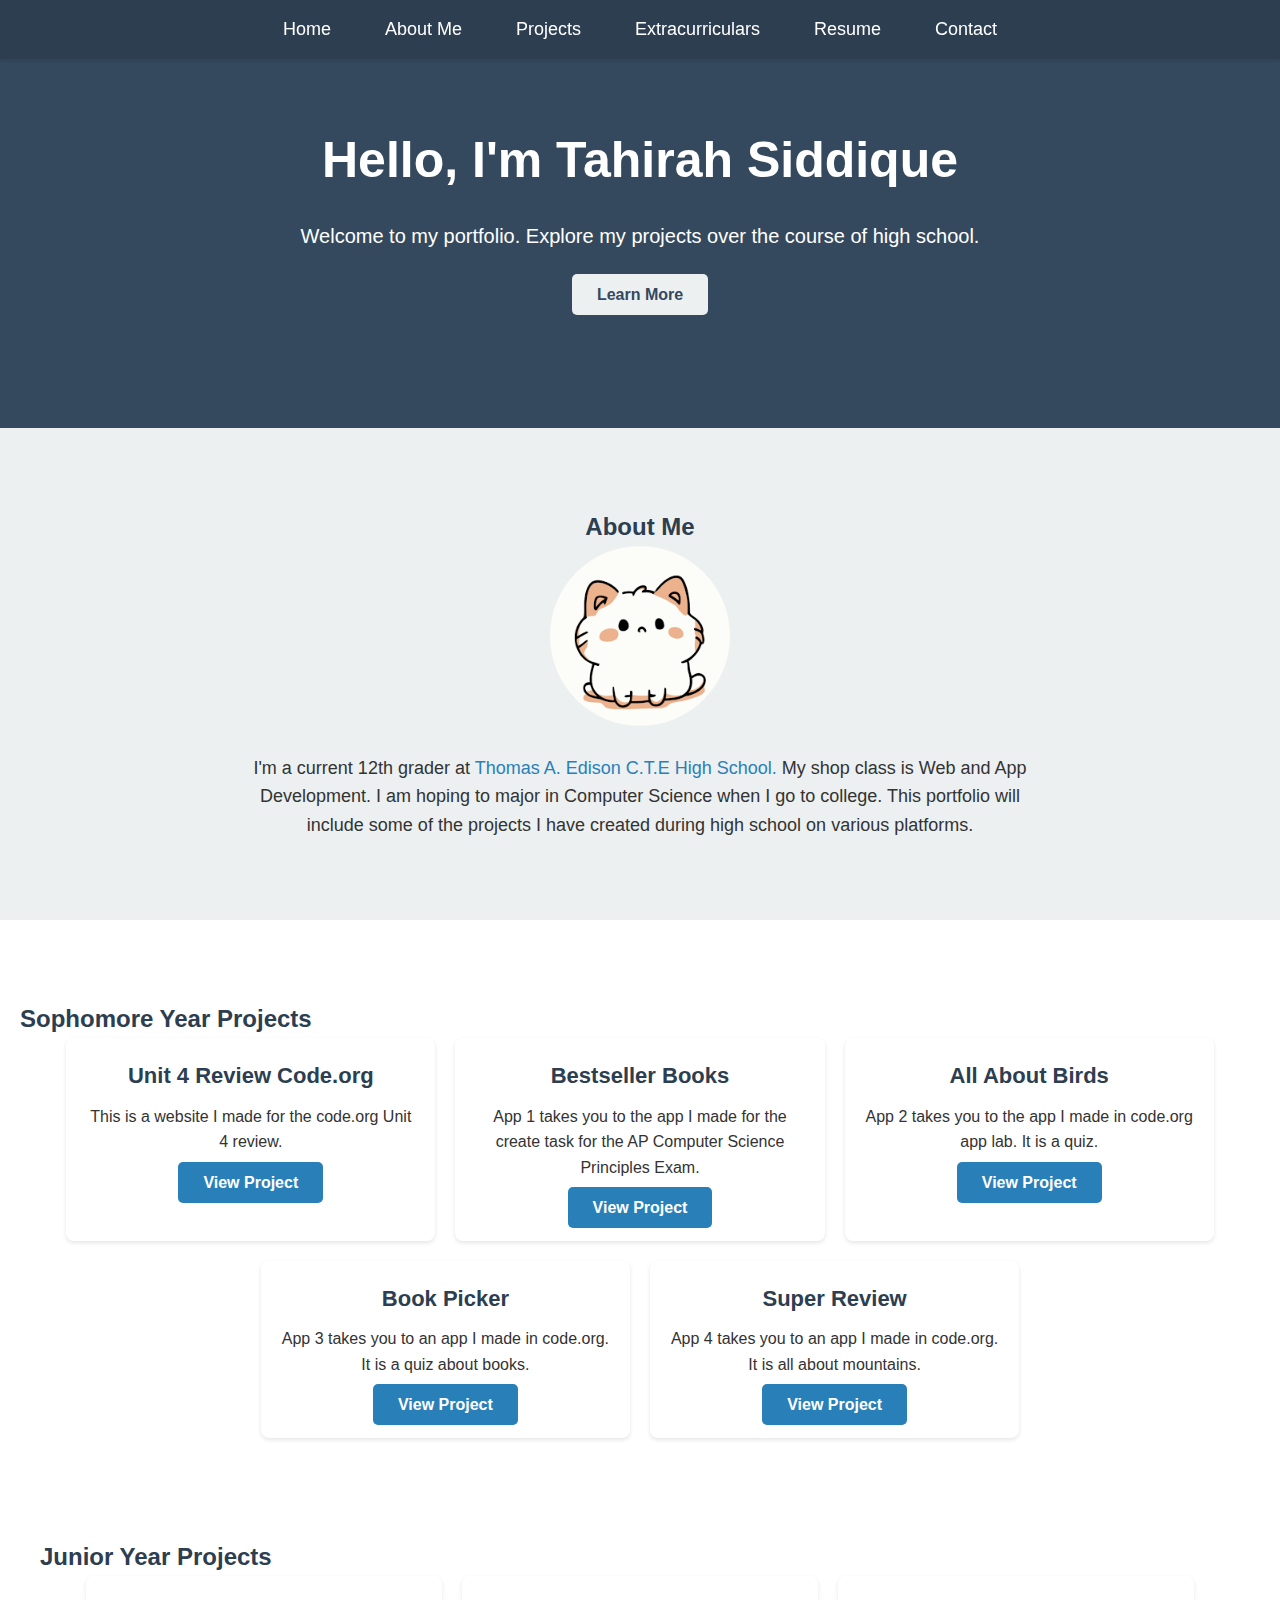
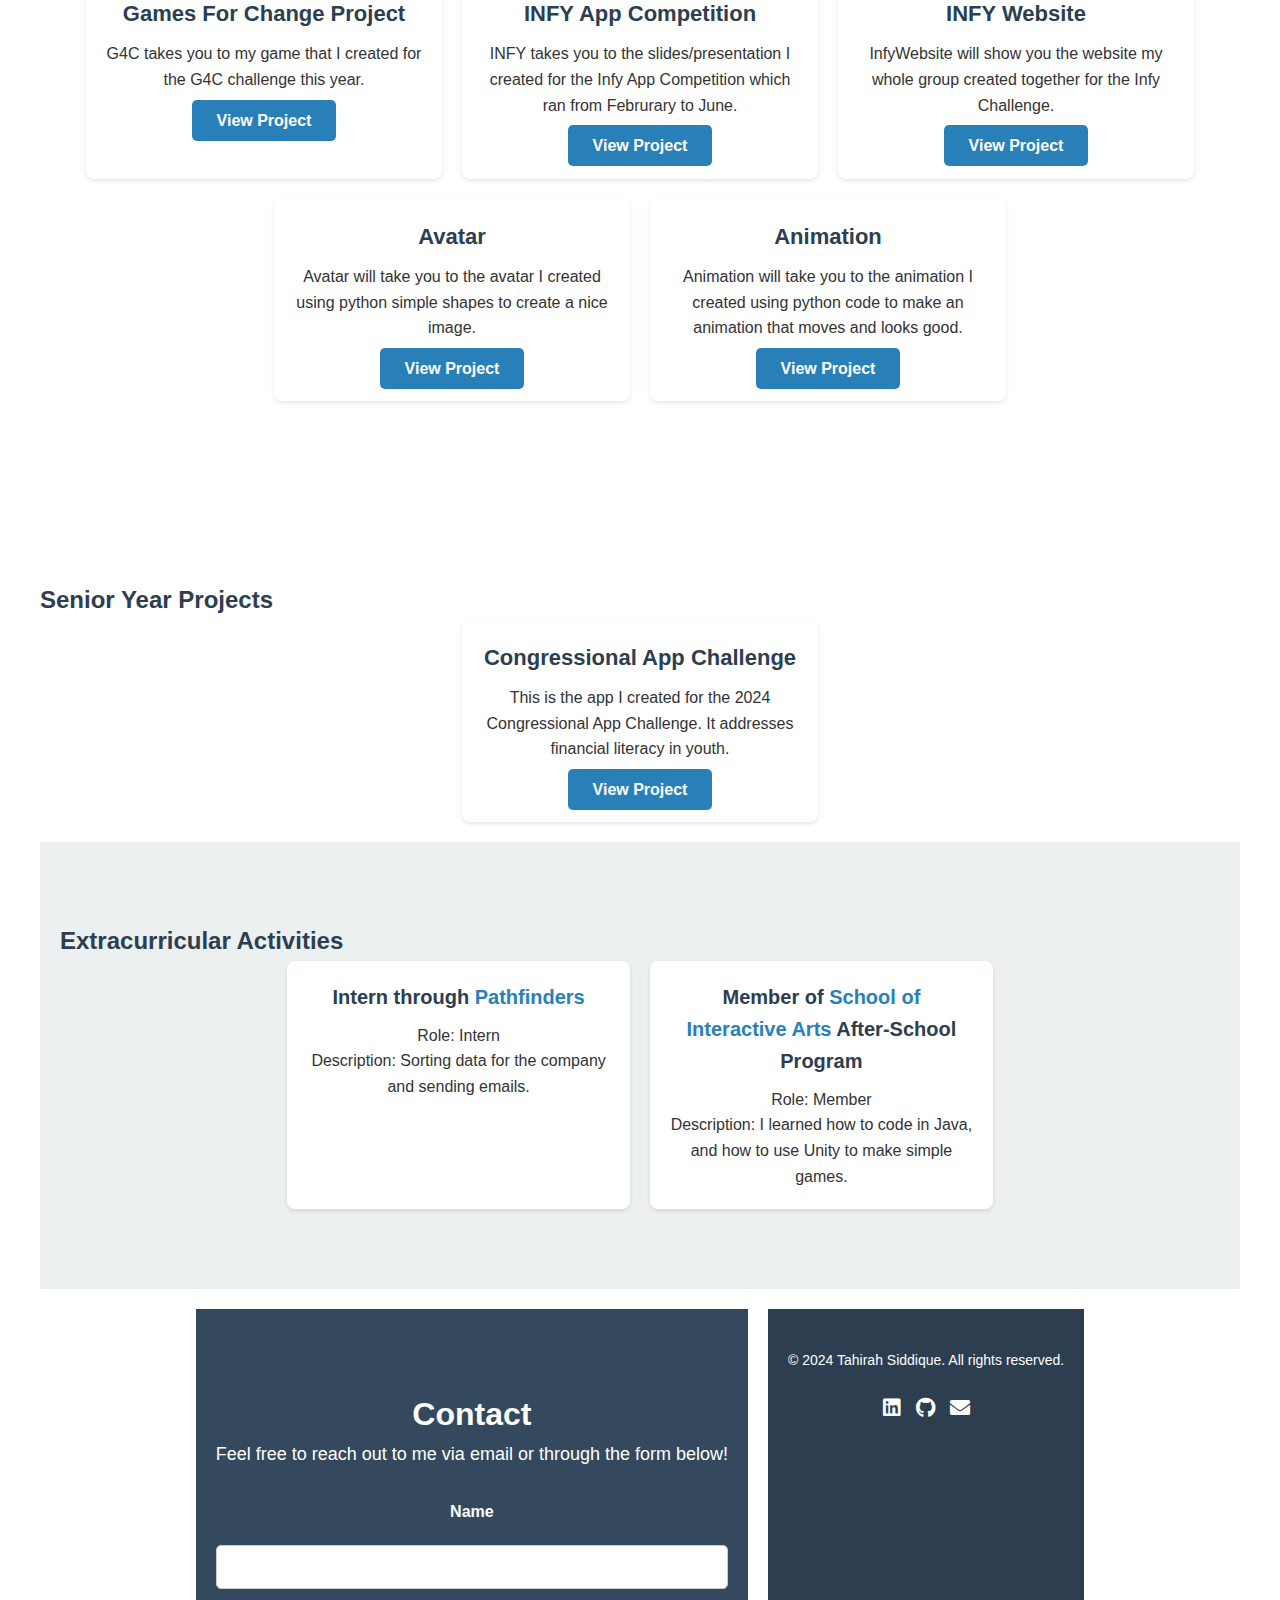
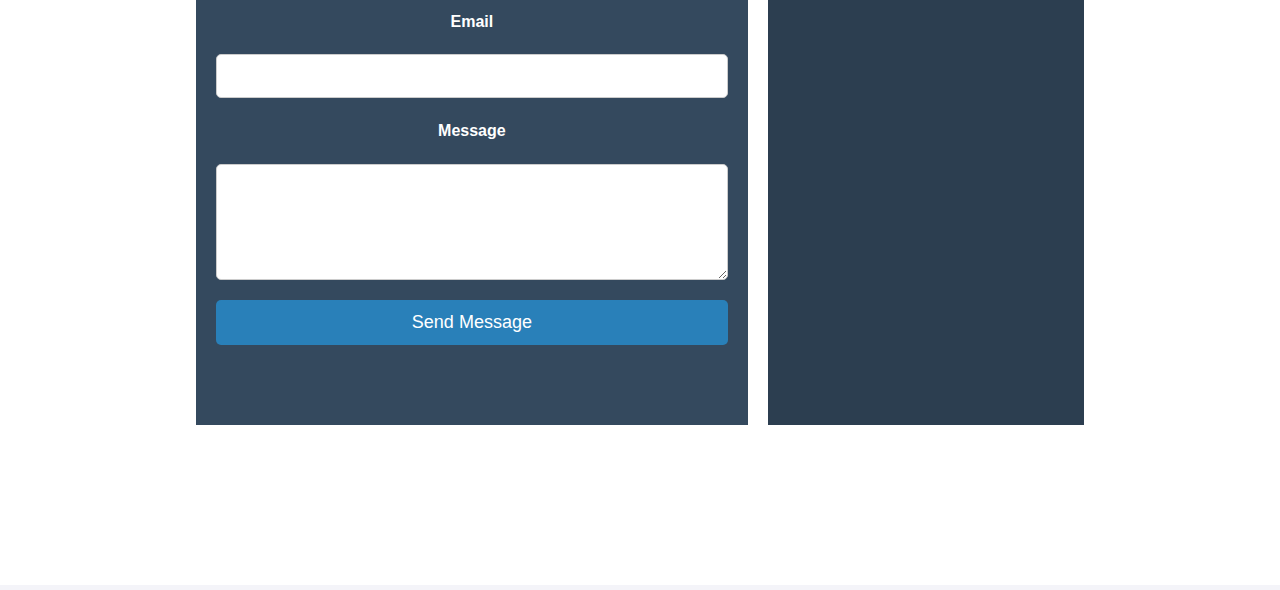
==== index.html @ 22714fee "Update index.html" ====
<!DOCTYPE html>
<html lang="en">
<head>
    <meta charset="UTF-8">
    <meta name="viewport" content="width=device-width, initial-scale=1.0">
    <meta name="author" content="Your Name">
    <title>Tahirah - Portfolio</title>
    <link rel="stylesheet" href="styles.css">
    <link rel="stylesheet" href="https://cdnjs.cloudflare.com/ajax/libs/font-awesome/5.15.3/css/all.min.css">
</head>
<body>

    <!-- Navigation Bar -->
    <header>
        <nav>
            <ul>
                <li><a href="#home">Home</a></li>
                <li><a href="#about">About Me</a></li>
                <li><a href="#projects">Projects</a></li>
                <li><a href="#activities">Extracurriculars</a></li>
                <li><a target = "new" href= "resume.html">Resume</a></li>
                <li><a href="#contact">Contact</a></li>
            </ul>
        </nav>
    </header>

    <!-- Home Section -->
    <section id="home">
        <div class="intro">
            <h1>Hello, I'm Tahirah Siddique</h1>
            <p>Welcome to my portfolio. Explore my projects over the course of high school.</p>
            <a href="#about" class="btn">Learn More</a>
        </div>
    </section>

    <!-- About Me Section -->
    <section id="about">
        <h2>About Me</h2>
        <div class="about-container">
            <img src="cat.png" alt="Your Photo" class="profile-img">
            <p>I'm a current 12th grader at <a target = "new" href="https://www.taehs.org/">Thomas A. Edison C.T.E High School.</a> My shop class is Web and App Development. I am hoping to major in Computer Science when I go to college. This portfolio will include some of the projects I have created during high school on various platforms.</p>
        </div>
    </section>

    <!-- Projects Section -->
    <section id="projects">
        <h2>Sophomore Year Projects</h2>
        <div class="projects-container">
            <article class="project">
             
                <h3>Unit 4 Review Code.org</h3>
                <p>This is a website I made for the code.org Unit 4 review.</p>
                <a target = "new" href="https://tahirahs.github.io/SpringCapstoneProject-WDp5-6/Unit4.html" class="btn">View Project</a>
            </article>
            <article class="project">
            
                <h3>Bestseller Books</h3>
                <p>App 1 takes you to the app I made for the create task for the AP Computer Science Principles Exam.</p>
                <a target = "new" href="https://studio.code.org/projects/applab/Zud53wwZjnpIm2A54S1R5dyrlm37XSAC4fCV21KM9kw" class="btn">View Project</a>
            </article>
            <article class="project">
             
                <h3>All About Birds</h3>
                <p>App 2 takes you to the app I made in code.org app lab. It is a quiz.</p>
                <a target = "new" href="https://studio.code.org/projects/applab/f5hRs4FLk_orc3Km4oZ68UwDMCWIDs6_1rrq_5qC4bI" class="btn">View Project</a>
            </article>
            <article class="project">
              
                <h3>Book Picker</h3>
                <p>App 3 takes you to an app I made in code.org. It is a quiz about books.</p>
                <a target = "new" href="https://studio.code.org/projects/applab/dUuZn7ztYvoqUoM5mHLa-dHiv8aADXPGgN3c4DJkuxY" class="btn">View Project</a>
            </article>
            <article class="project">
          
                <h3>Super Review</h3>
                <p>App 4 takes you to an app I made in code.org. It is all about mountains.</p>
                <a target = "new" href="https://studio.code.org/projects/applab/l06IpLYKSiGW72xmlqghvWWJ8yM3Rr_oE7bCC895WXM" class="btn">View Project</a>
            </article>
    <section id="projects">
        <h2>Junior Year Projects</h2>
        <div class="projects-container">
            <article class="project">
        
                <h3>Games For Change Project</h3>
                <p>G4C takes you to my game that I created for the G4C challenge this year.</p>
                <a target = "new" href="https://github.com/TahirahS/G4C_game" class="btn">View Project</a>
            </article>
            <article class="project">
  
                <h3>INFY App Competition</h3>
                <p>INFY takes you to the slides/presentation I created for the Infy App Competition which ran from Februrary to June.</p>
                <a target = "new" href="https://tahirahs.github.io/Final-Portfolio-2024/Infy.html" class="btn">View Project</a>
            </article>
            <article class="project">
    
                <h3>INFY Website</h3>
                <p>InfyWebsite will show you the website my whole group created together for the Infy Challenge.</p>
                <a target = "new" href="https://tahirahs.github.io/InfyAppChallenge/" class="btn">View Project</a>
            </article>
            <article class="project">
  
                <h3>Avatar</h3>
                <p>Avatar will take you to the avatar I created using python simple shapes to create a nice image.</p>
                <a target = "new" href="https://tahirahs.github.io/Final-Portfolio-2024/avatar.html" class="btn">View Project</a>
            </article>
            <article class="project">

                <h3>Animation</h3>
                <p>Animation will take you to the animation I created using python code to make an animation that moves and looks good.</p>
                <a target = "new" href="https://tahirahs.github.io/Final-Portfolio-2024/animation.html" class="btn">View Project</a>
            </article>
        </div>
    </section>
    <section id="projects">
        <h2>Senior Year Projects</h2>
        <div class="projects-container">
            <article class="project">
  
                <h3>Congressional App Challenge</h3>
                <p>This is the app I created for the 2024 Congressional App Challenge. It addresses financial literacy in youth.</p>
                <a target = "new" href="https://studio.code.org/projects/applab/8D-dIZFXVRFcCJ3idWBmXmnKqlo_v-W0mcXKjlRiwV0/" class="btn">View Project</a>
            </article>

    <!-- Extracurricular Activities Section -->
    <section id="activities">
        <h2>Extracurricular Activities</h2>
        <div class="activities-list">
            <div class="activity">
                <h3>Intern through <a href="https://www.schools.nyc.gov/get-involved/students/student-opportunities">Pathfinders</a></h3>
                <p>Role: Intern</p>
                <p>Description: Sorting data for the company and sending emails.</p>
            </div>
            <div class="activity">
                <h3>Member of <a href="https://www.schoolofinteractivearts.org/">School of Interactive Arts</a> After-School Program</h3>
                <p>Role: Member</p>
                <p>Description: I learned how to code in Java, and how to use Unity to make simple games.</p>
            </div>
            <!-- Add more activities here -->
        </div>
    </section>

    <!-- Contact Section -->
    <section id="contact">
        <h1>Contact</h1>
        <p>Feel free to reach out to me via email or through the form below!</p>
        <form action="https://formspree.io/f/mrbgpnlk" method="POST" class="contact-form">
            <label for="name">Name</label>
            <input type="text" id="name" name="name" required>

            <label for="email">Email</label>
            <input type="email" id="email" name="email" required>

            <label for="message">Message</label>
            <textarea id="message" name="message" rows="5" required></textarea>

            <button type="submit" class="btn">Send Message</button>
        </form>
    </section>

    <!-- Footer -->
    <footer>
        <p>&copy; 2024 Tahirah Siddique. All rights reserved.</p>
        <ul class="social-links">
            <li><a href="https://www.linkedin.com/in/tahirah-siddique-495632264/" target="_blank"><i class="fab fa-linkedin"></i></a></li>
            <li><a href="https://github.com/TahirahS" target="_blank"><i class="fab fa-github"></i></a></li>
            <li><a href="mailto:tsid5989@taehs.org"><i class="fas fa-envelope"></i></a></li>
        </ul>
    </footer>

</body>
</html>
---- styles.css ----
/* Reset some basic styles */
* {
    margin: 0;
    padding: 0;
    box-sizing: border-box;
}

body {
    font-family: 'Arial', sans-serif;
    background-color: #f4f4f9;
    color: #333;
    line-height: 1.6;
}

h2, h3 {
    font-family: 'Roboto', sans-serif;
    color: #2c3e50;
}

/* Global link styling */
a {
    color: #2980b9;
    text-decoration: none;
}

a:hover {
    text-decoration: underline;
}

/* Button Styling */
button, .btn {
    background-color: #2980b9;
    color: white;
    border: none;
    padding: 12px 25px;
    font-size: 16px;
    cursor: pointer;
    border-radius: 5px;
    transition: background-color 0.3s, transform 0.2s;
}

button:hover, .btn:hover {
    background-color: #3498db;
    transform: scale(1.05);
}

/* Header and Navigation */
header {
    background-color: #2c3e50;
    padding: 15px;
    position: fixed;
    top: 0;
    left: 0;
    right: 0;
    z-index: 1000;
    box-shadow: 0 2px 4px rgba(0, 0, 0, 0.1);
    transition: background-color 0.3s;
}

header.sticky {
    background-color: #34495e;
}

nav ul {
    list-style-type: none;
    display: flex;
    justify-content: center;
}

nav ul li {
    margin: 0 15px;
}

nav ul li a {
    color: white;
    font-size: 18px;
    padding: 8px 12px;
    transition: color 0.3s;
}

nav ul li a:hover {
    color: #ecf0f1;
}

/* Home Section */
#home {
    text-align: center;
    padding: 120px 20px;
    background-color: #34495e;
    color: white;
    position: relative;
}

#home::after {
    content: "";
    position: absolute;
    top: 0;
    left: 0;
    right: 0;
    bottom: 0;
    background: rgba(0, 0, 0, 0.2);
    z-index: -1;
}

#home .intro h1 {
    font-size: 50px;
    margin-bottom: 20px;
}

#home .intro p {
    font-size: 20px;
    margin-bottom: 30px;
}

#home .btn {
    background-color: #ecf0f1;
    color: #34495e;
    font-weight: bold;
}

/* About Me Section */
#about {
    padding: 80px 20px;
    background-color: #ecf0f1;
    text-align: center;
}

#about .profile-img {
    width: 180px;
    height: 180px;
    border-radius: 50%;
    margin-bottom: 20px;
    transition: transform 0.3s;
}

#about .profile-img:hover {
    transform: scale(1.1);
}

#about p {
    font-size: 18px;
    line-height: 1.6;
    margin-top: 20px;
    max-width: 800px;
    margin: 0 auto;
}

/* Projects Section */
#projects {
    padding: 80px 20px;
    background-color: #ffffff;
}

.projects-container {
    display: flex;
    flex-wrap: wrap;
    gap: 20px;
    justify-content: center;
}

.project {
    background-color: #fff;
    padding: 20px;
    border-radius: 8px;
    box-shadow: 0 2px 4px rgba(0, 0, 0, 0.1);
    width: calc(33% - 40px);
    text-align: center;
    transition: transform 0.3s, box-shadow 0.3s;
}

.project:hover {
    transform: translateY(-10px);
    box-shadow: 0 8px 16px rgba(0, 0, 0, 0.2);
}

.project-img {
    width: 100%;
    height: 200px;
    object-fit: cover;
    border-radius: 8px;
    margin-bottom: 15px;
}

.project h3 {
    font-size: 22px;
    margin-bottom: 10px;
}

.project p {
    font-size: 16px;
    margin-bottom: 15px;
}

.project a {
    font-weight: bold;
    transition: color 0.3s;
}

.project a:hover {
    color: #3498db;
}

/* Extracurricular Activities Section */
#activities {
    padding: 80px 20px;
    background-color: #ecf0f1;
}

.activities-list {
    display: flex;
    flex-wrap: wrap;
    gap: 20px;
    justify-content: center;
}

.activity {
    background-color: #ffffff;
    padding: 20px;
    border-radius: 8px;
    box-shadow: 0 2px 4px rgba(0, 0, 0, 0.1);
    width: calc(33% - 40px);
    text-align: center;
    transition: transform 0.3s, box-shadow 0.3s;
}

.activity:hover {
    transform: translateY(-10px);
    box-shadow: 0 8px 16px rgba(0, 0, 0, 0.2);
}

.activity h3 {
    font-size: 20px;
    margin-bottom: 10px;
}

.activity p {
    font-size: 16px;
}

/* Contact Section */
#contact {
    padding: 80px 20px;
    background-color: #34495e;
    color: white;
    text-align: center;
}

#contact p {
    font-size: 18px;
    margin-bottom: 30px;
}

.contact-form {
    display: flex;
    flex-direction: column;
    max-width: 600px;
    margin: 0 auto;
    gap: 20px;
}

.contact-form label {
    font-size: 16px;
    font-weight: bold;
}

.contact-form input, .contact-form textarea {
    padding: 12px;
    border: 1px solid #ccc;
    border-radius: 5px;
    font-size: 16px;
    width: 100%;
    transition: border-color 0.3s;
}

.contact-form input:focus, .contact-form textarea:focus {
    border-color: #2980b9;
}

.contact-form button {
    padding: 12px 25px;
    font-size: 18px;
    background-color: #2980b9;
    color: white;
    border: none;
    cursor: pointer;
    border-radius: 5px;
    transition: background-color 0.3s;
}

.contact-form button:hover {
    background-color: #3498db;
}

/* Footer */
footer {
    padding: 40px 20px;
    background-color: #2c3e50;
    color: white;
    text-align: center;
}

footer p {
    font-size: 14px;
    margin-bottom: 20px;
}

.social-links {
    list-style: none;
    display: flex;
    justify-content: center;
    gap: 15px;
}

.social-links li {
    font-size: 20px;
}

.social-links li a {
    color: white;
    transition: color 0.3s;
}

.social-links li a:hover {
    color: #ecf0f1;
}

/* Responsive Design */
@media (max-width: 768px) {
    .projects-container, .activities-list {
        flex-direction: column;
    }

    .project, .activity {
        width: 100%;
        margin-bottom: 20px;
    }

    #home {
        padding: 100px 20px;
    }

    #about, #contact {
        padding: 60px 20px;
    }

    nav ul {
        flex-direction: column;
        padding-top: 15px;
    }

    nav ul li {
        margin: 10px 0;
    }
}
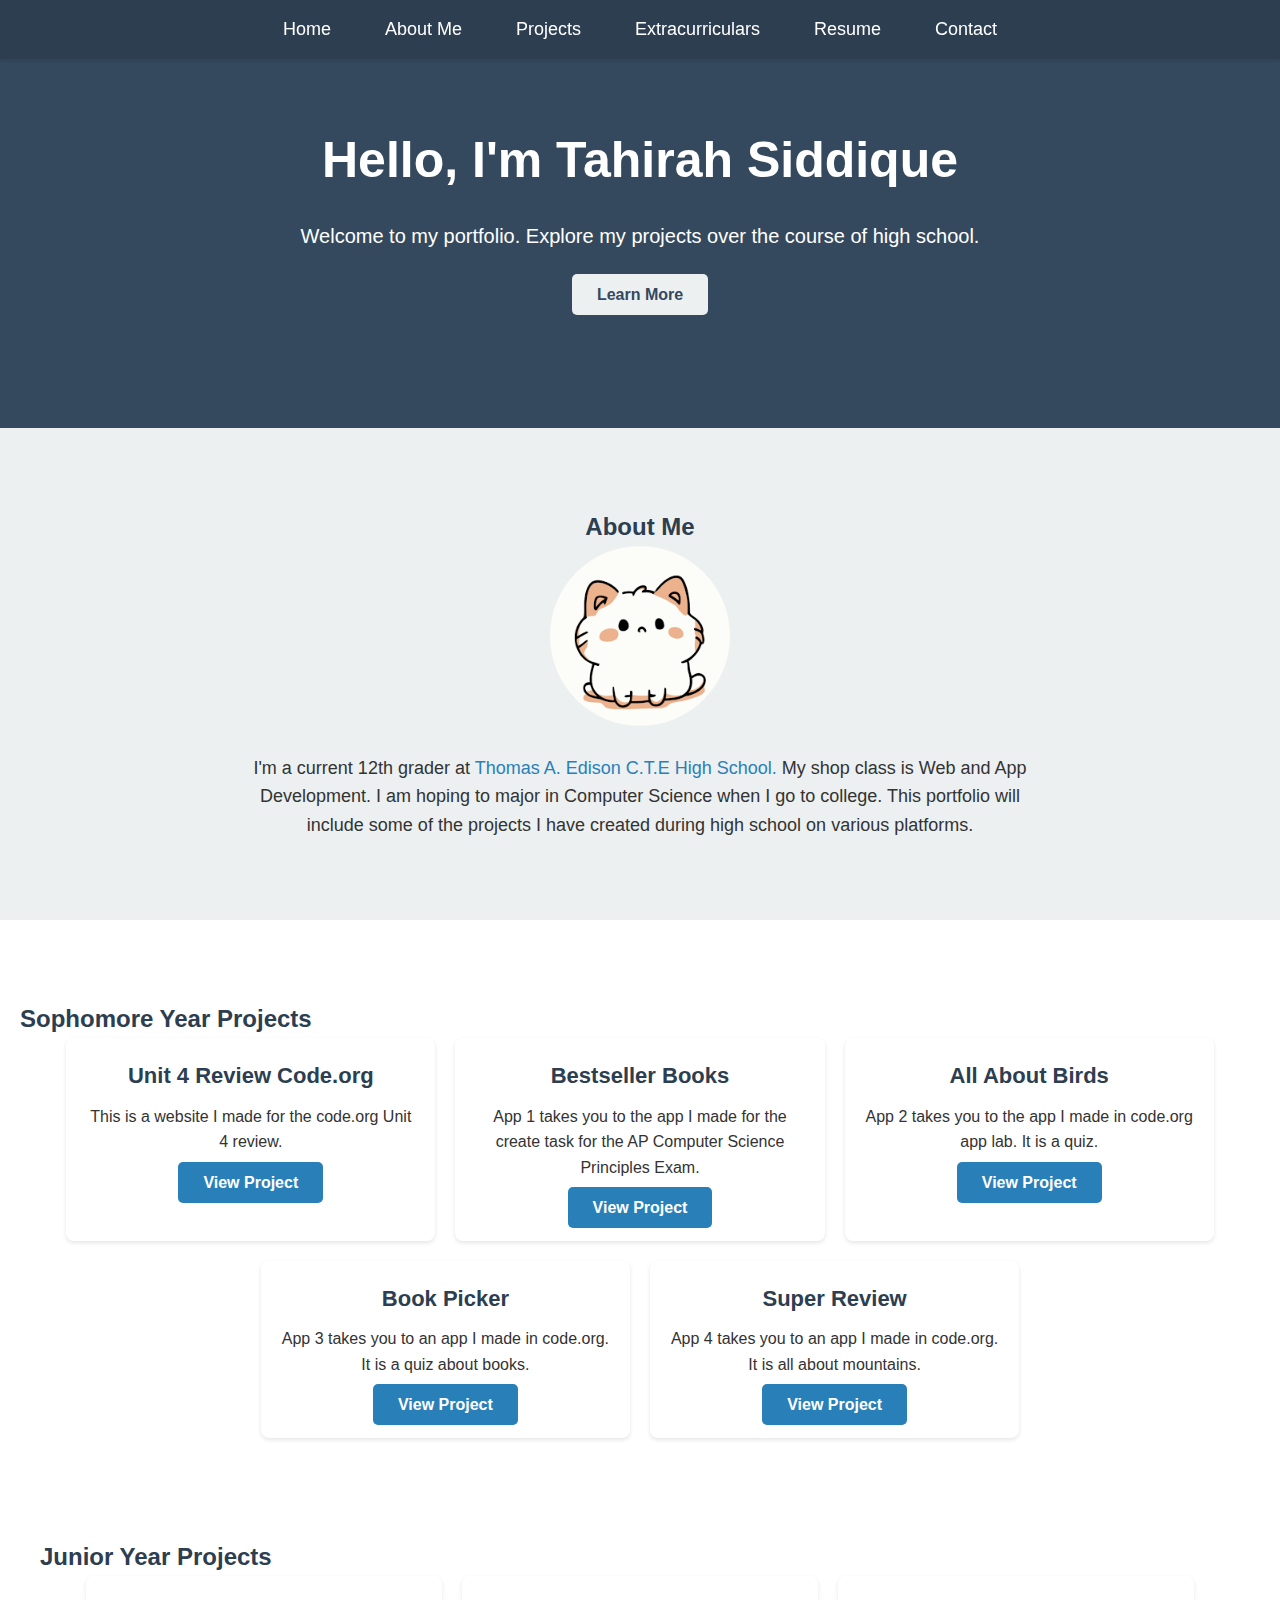
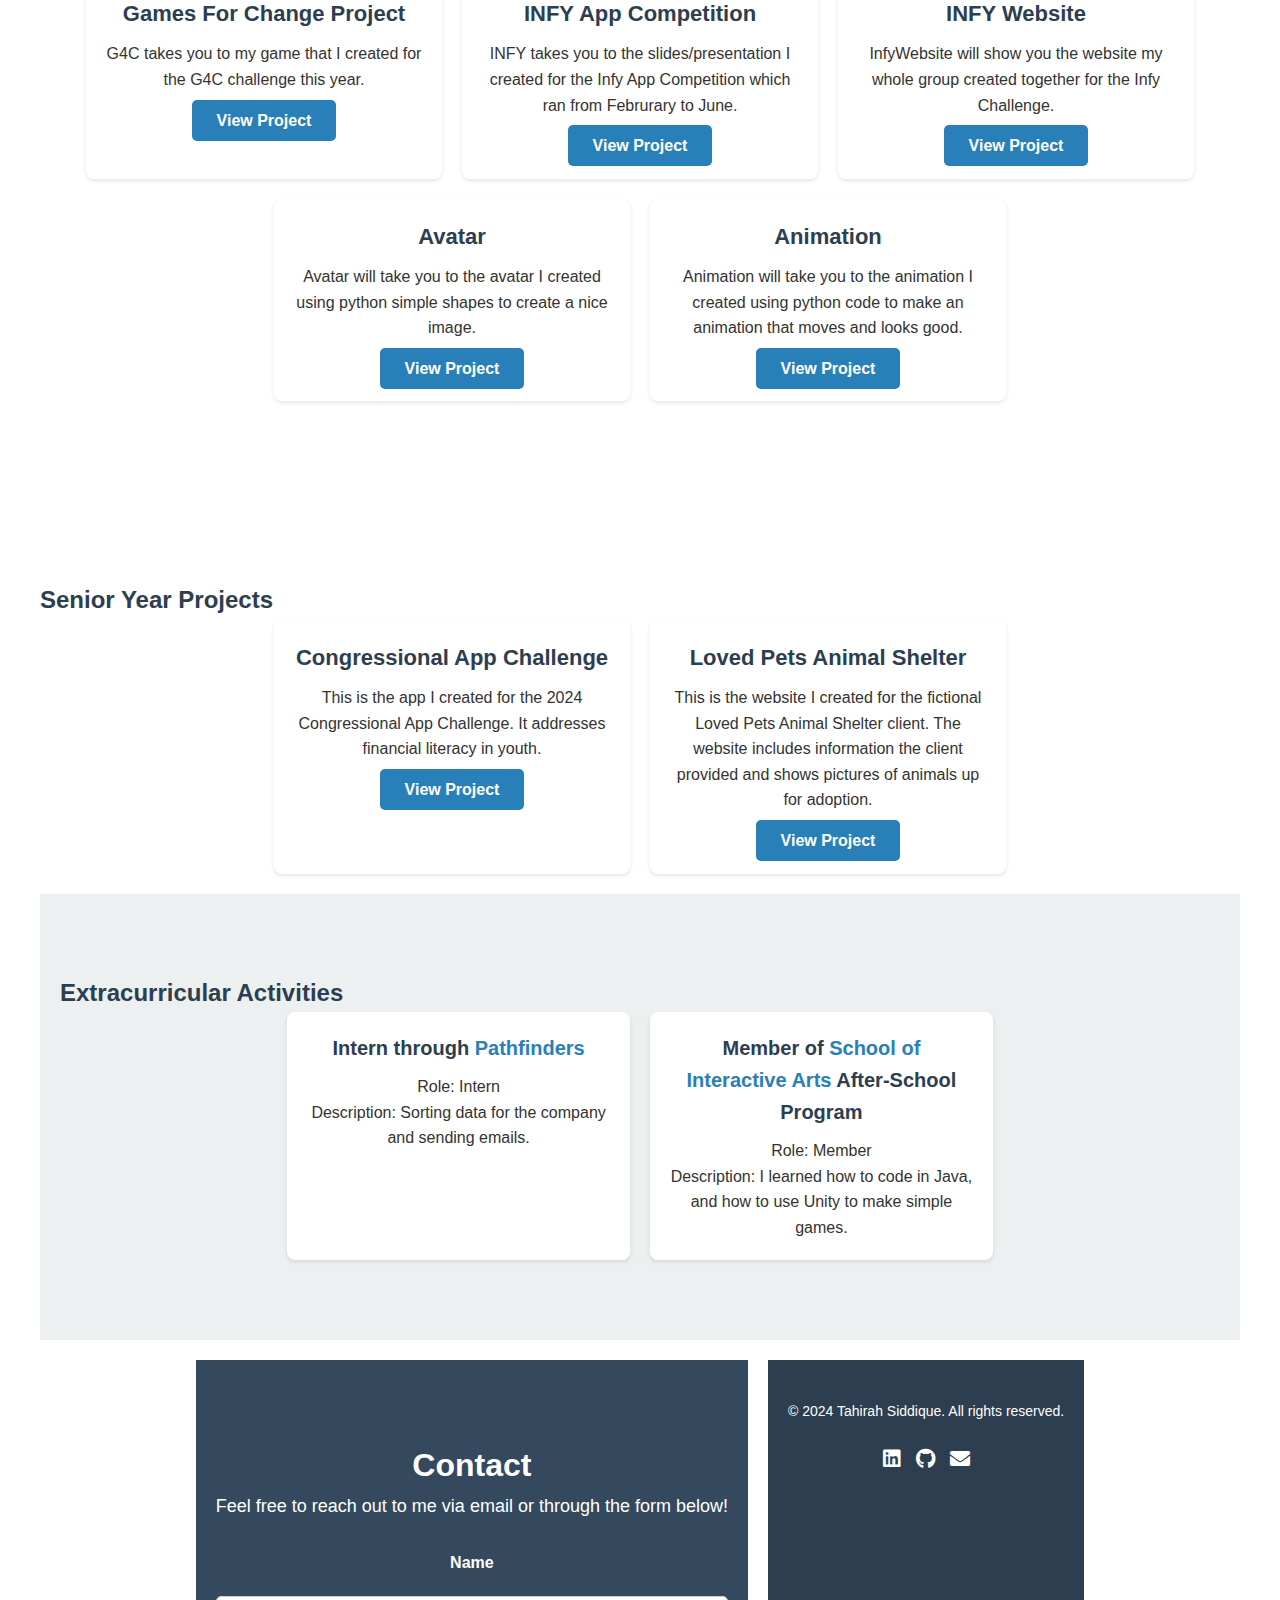
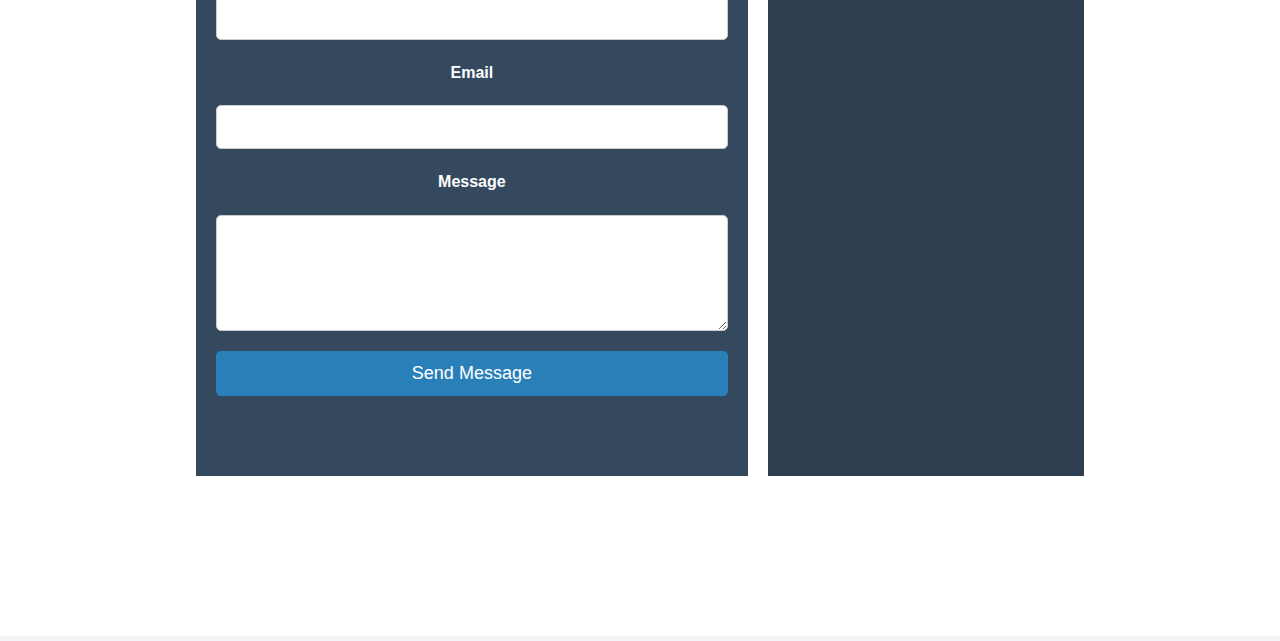
==== commit 190cd801: "Update index.html" ====
--- a/index.html
+++ b/index.html
@@ -120,6 +120,12 @@
                 <p>This is the app I created for the 2024 Congressional App Challenge. It addresses financial literacy in youth.</p>
                 <a target = "new" href="https://studio.code.org/projects/applab/8D-dIZFXVRFcCJ3idWBmXmnKqlo_v-W0mcXKjlRiwV0/" class="btn">View Project</a>
             </article>
+            <article class="project">
+  
+                <h3>Loved Pets Animal Shelter</h3>
+                <p>This is the website I created for the fictional Loved Pets Animal Shelter client. The website includes information the client provided and shows pictures of animals up for adoption.</p>
+                <a target = "new" href="https://tahirahs.github.io/AdoptionAgency/" class="btn">View Project</a>
+            </article>
 
     <!-- Extracurricular Activities Section -->
     <section id="activities">
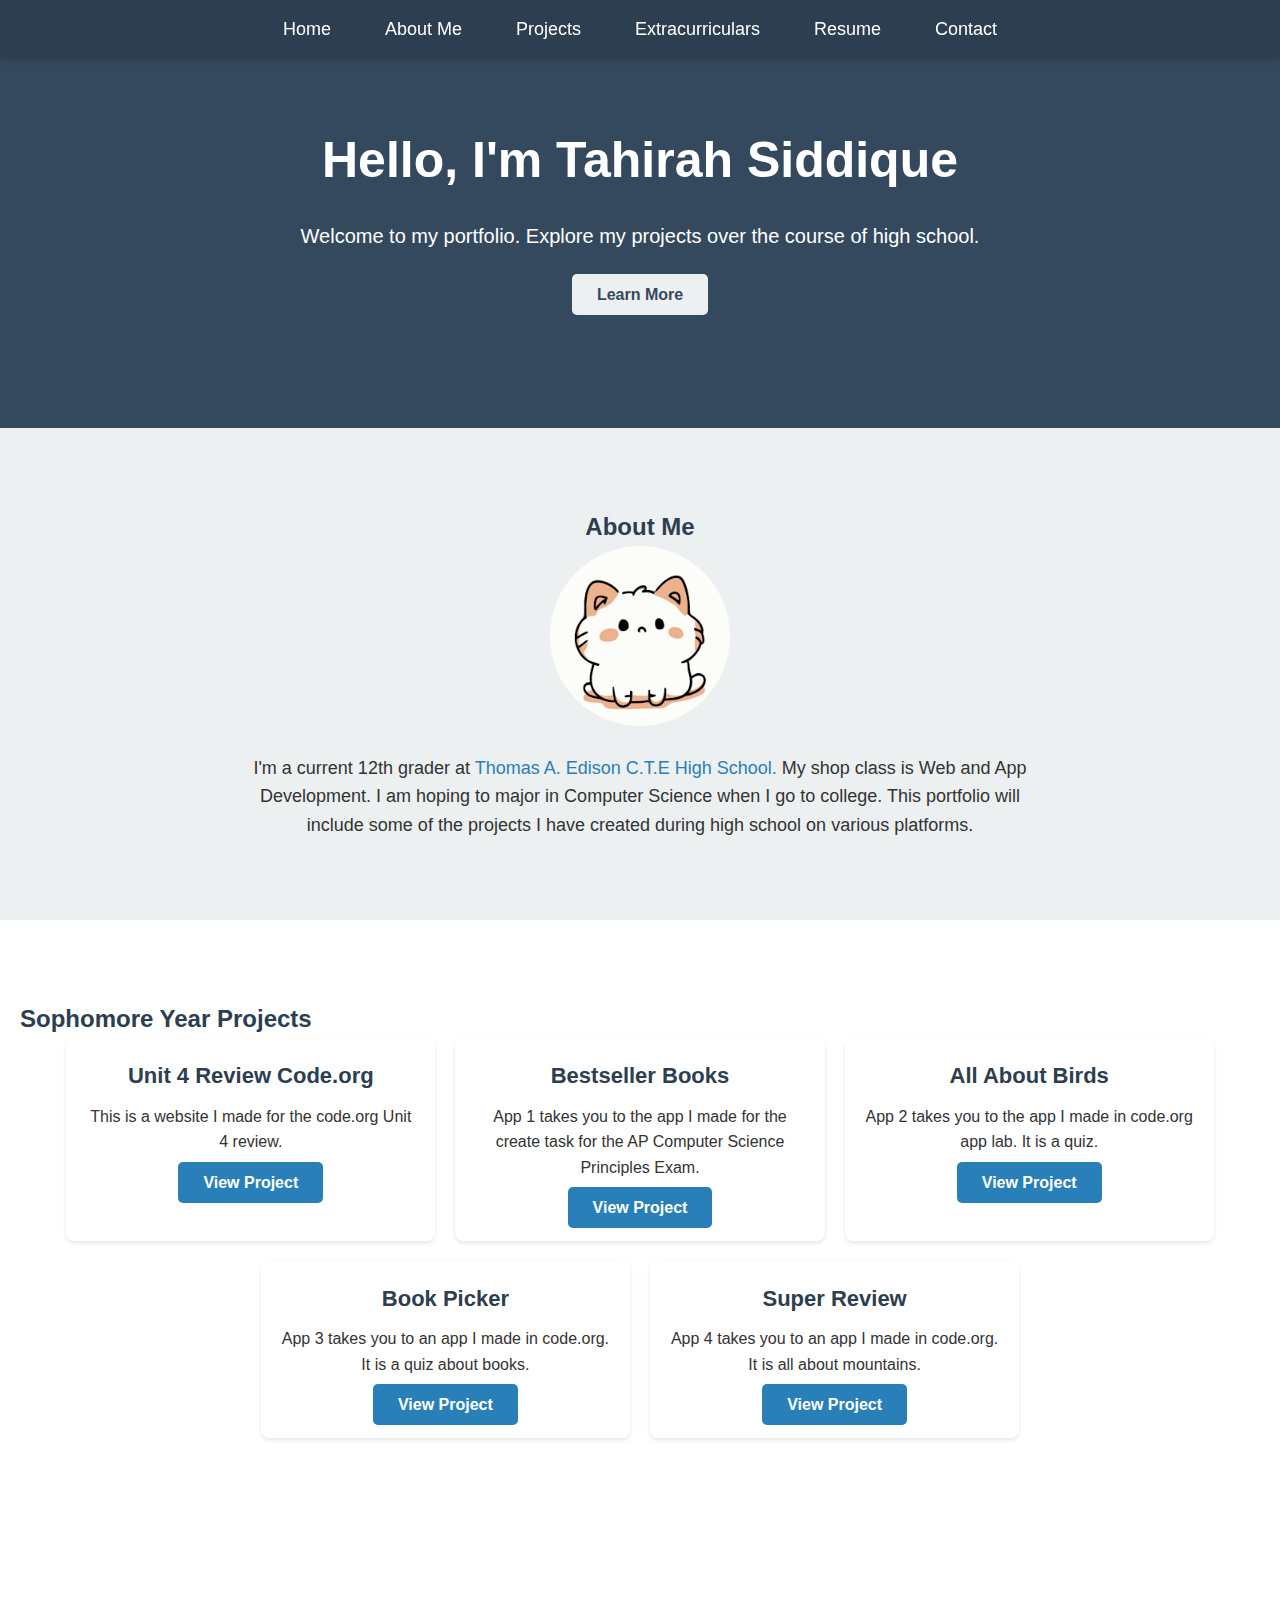
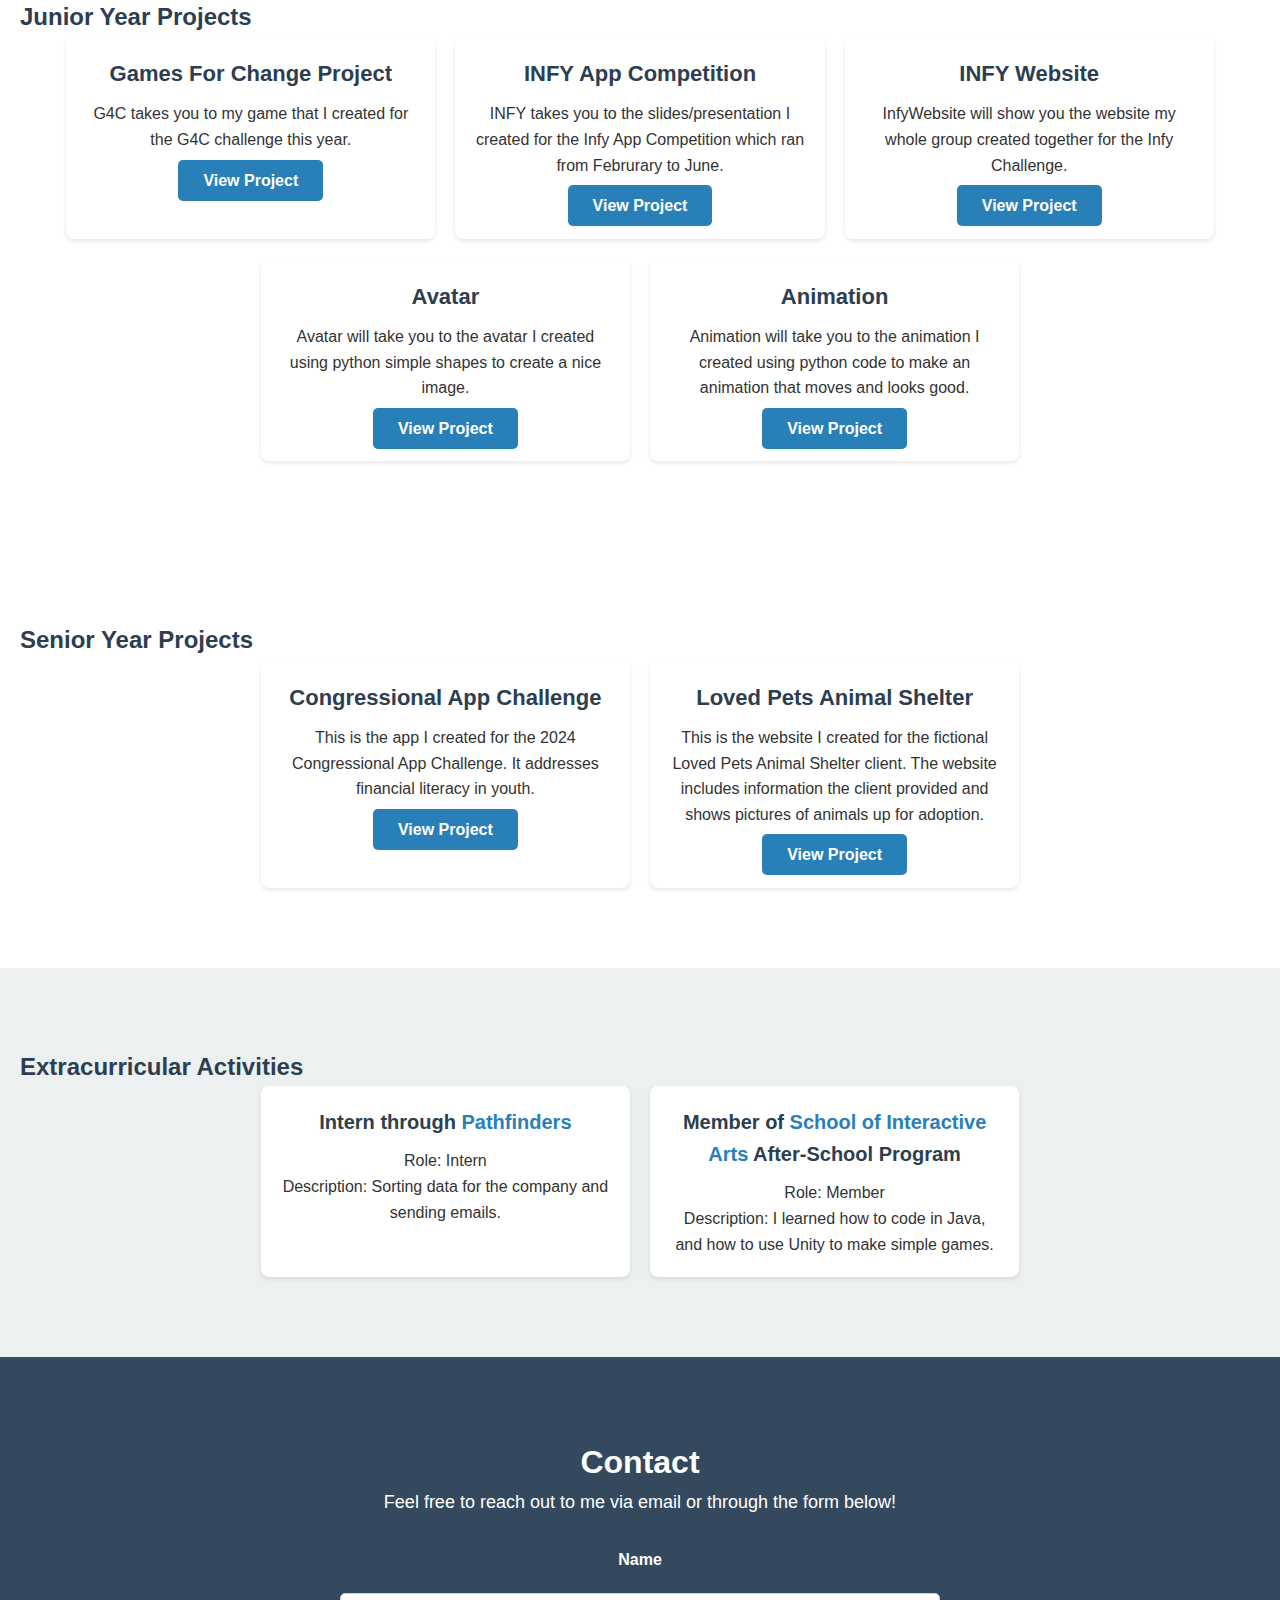
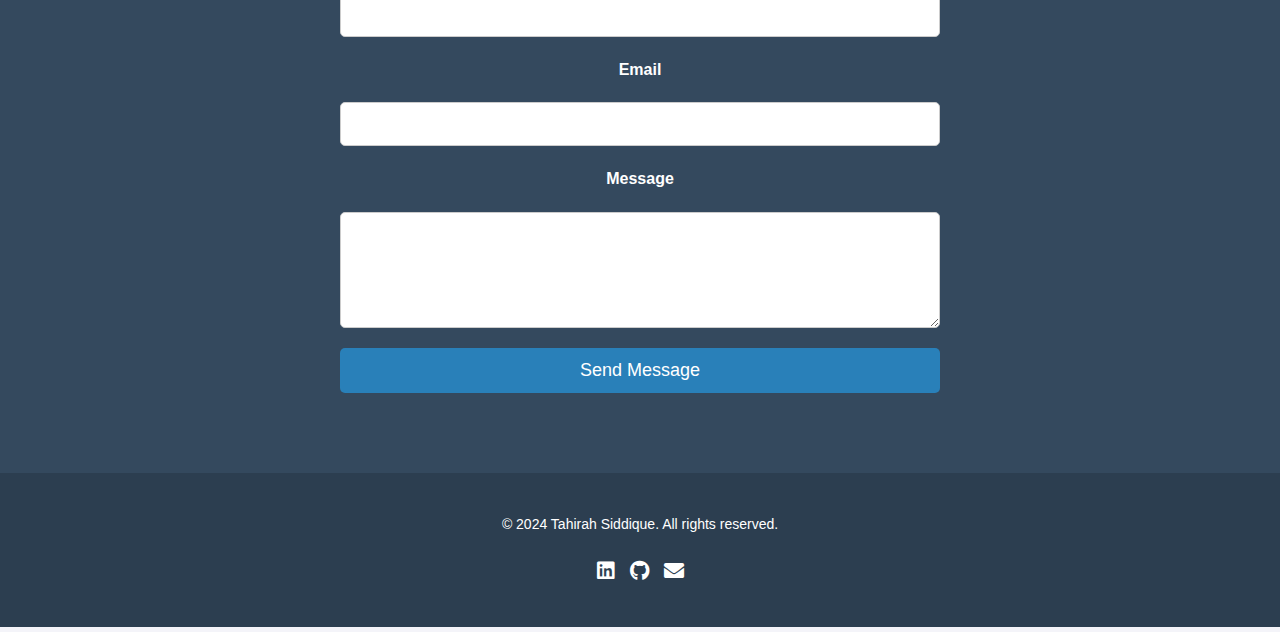
==== commit fcbf7b17: "Update index.html" ====
--- a/index.html
+++ b/index.html
@@ -76,6 +76,8 @@
                 <p>App 4 takes you to an app I made in code.org. It is all about mountains.</p>
                 <a target = "new" href="https://studio.code.org/projects/applab/l06IpLYKSiGW72xmlqghvWWJ8yM3Rr_oE7bCC895WXM" class="btn">View Project</a>
             </article>
+        </div>
+    </section>
     <section id="projects">
         <h2>Junior Year Projects</h2>
         <div class="projects-container">
@@ -126,6 +128,8 @@
                 <p>This is the website I created for the fictional Loved Pets Animal Shelter client. The website includes information the client provided and shows pictures of animals up for adoption.</p>
                 <a target = "new" href="https://tahirahs.github.io/AdoptionAgency/" class="btn">View Project</a>
             </article>
+        </div>
+    </section>
 
     <!-- Extracurricular Activities Section -->
     <section id="activities">
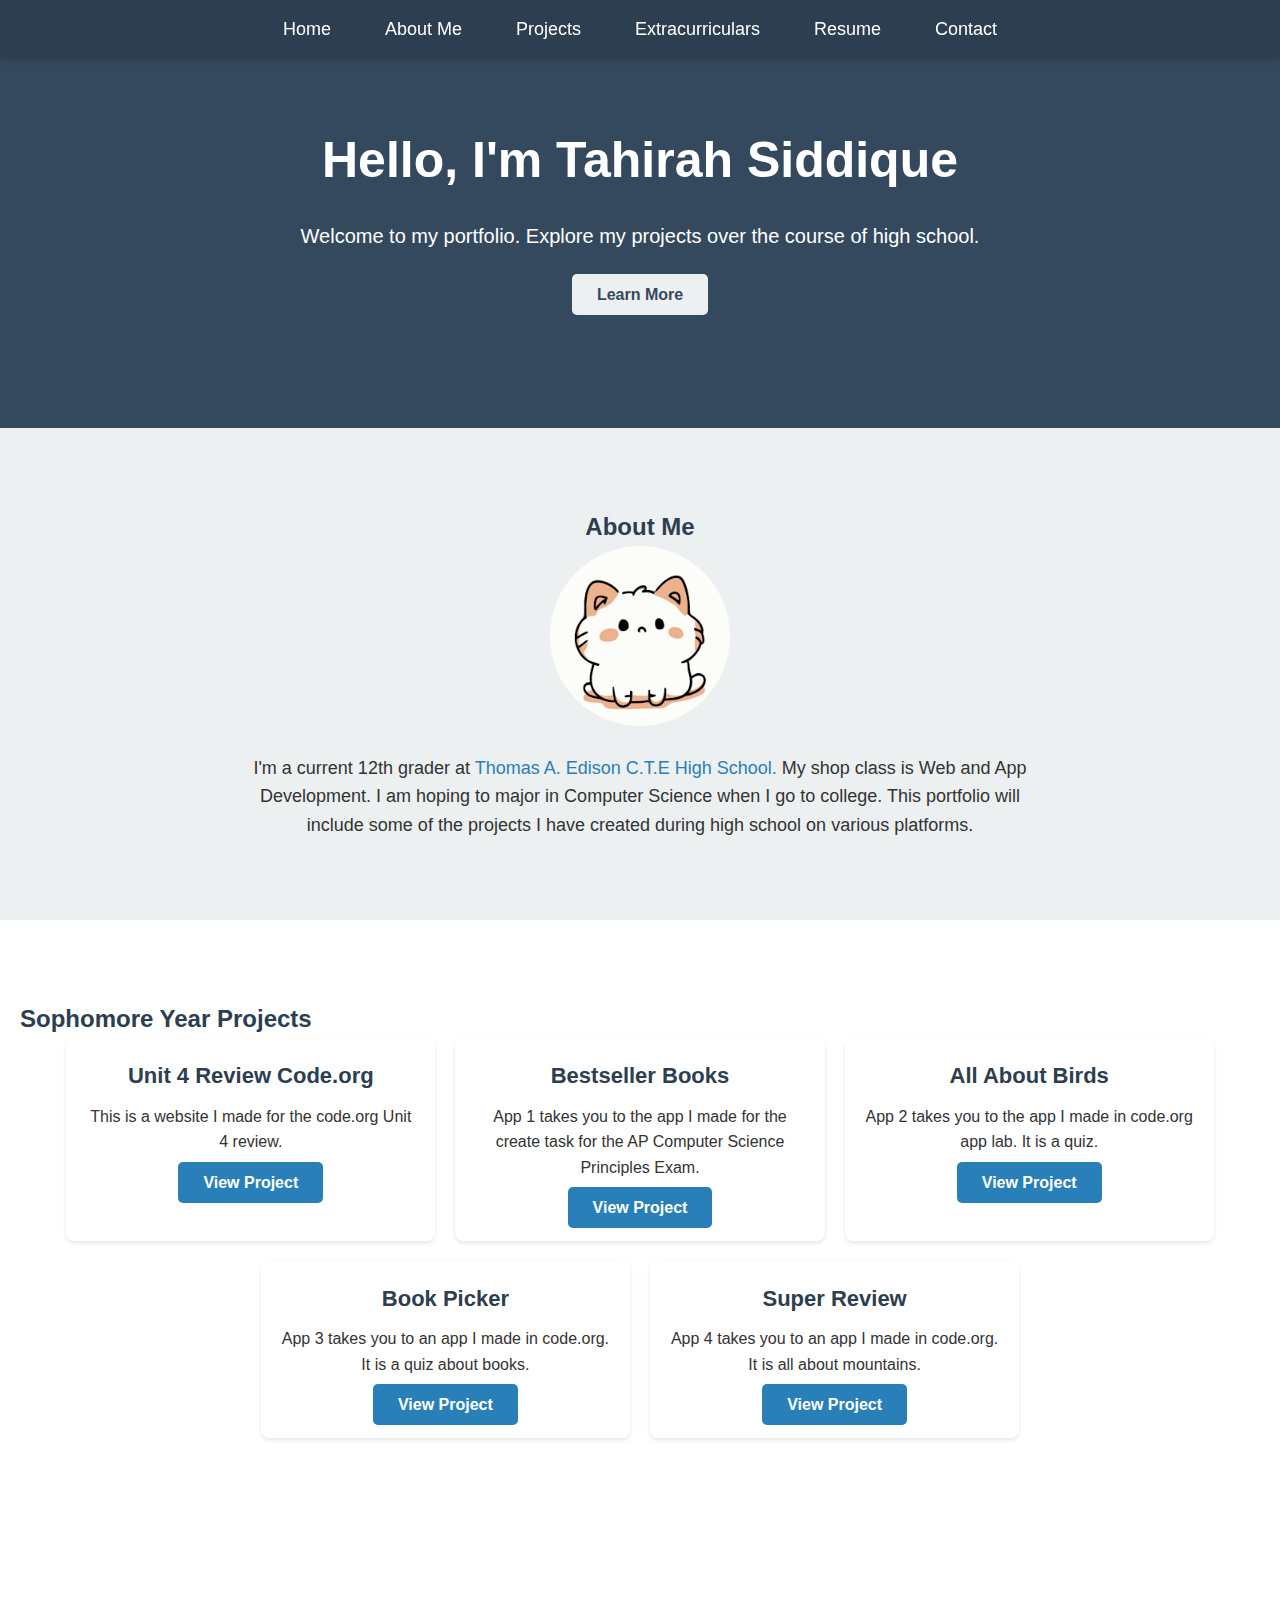
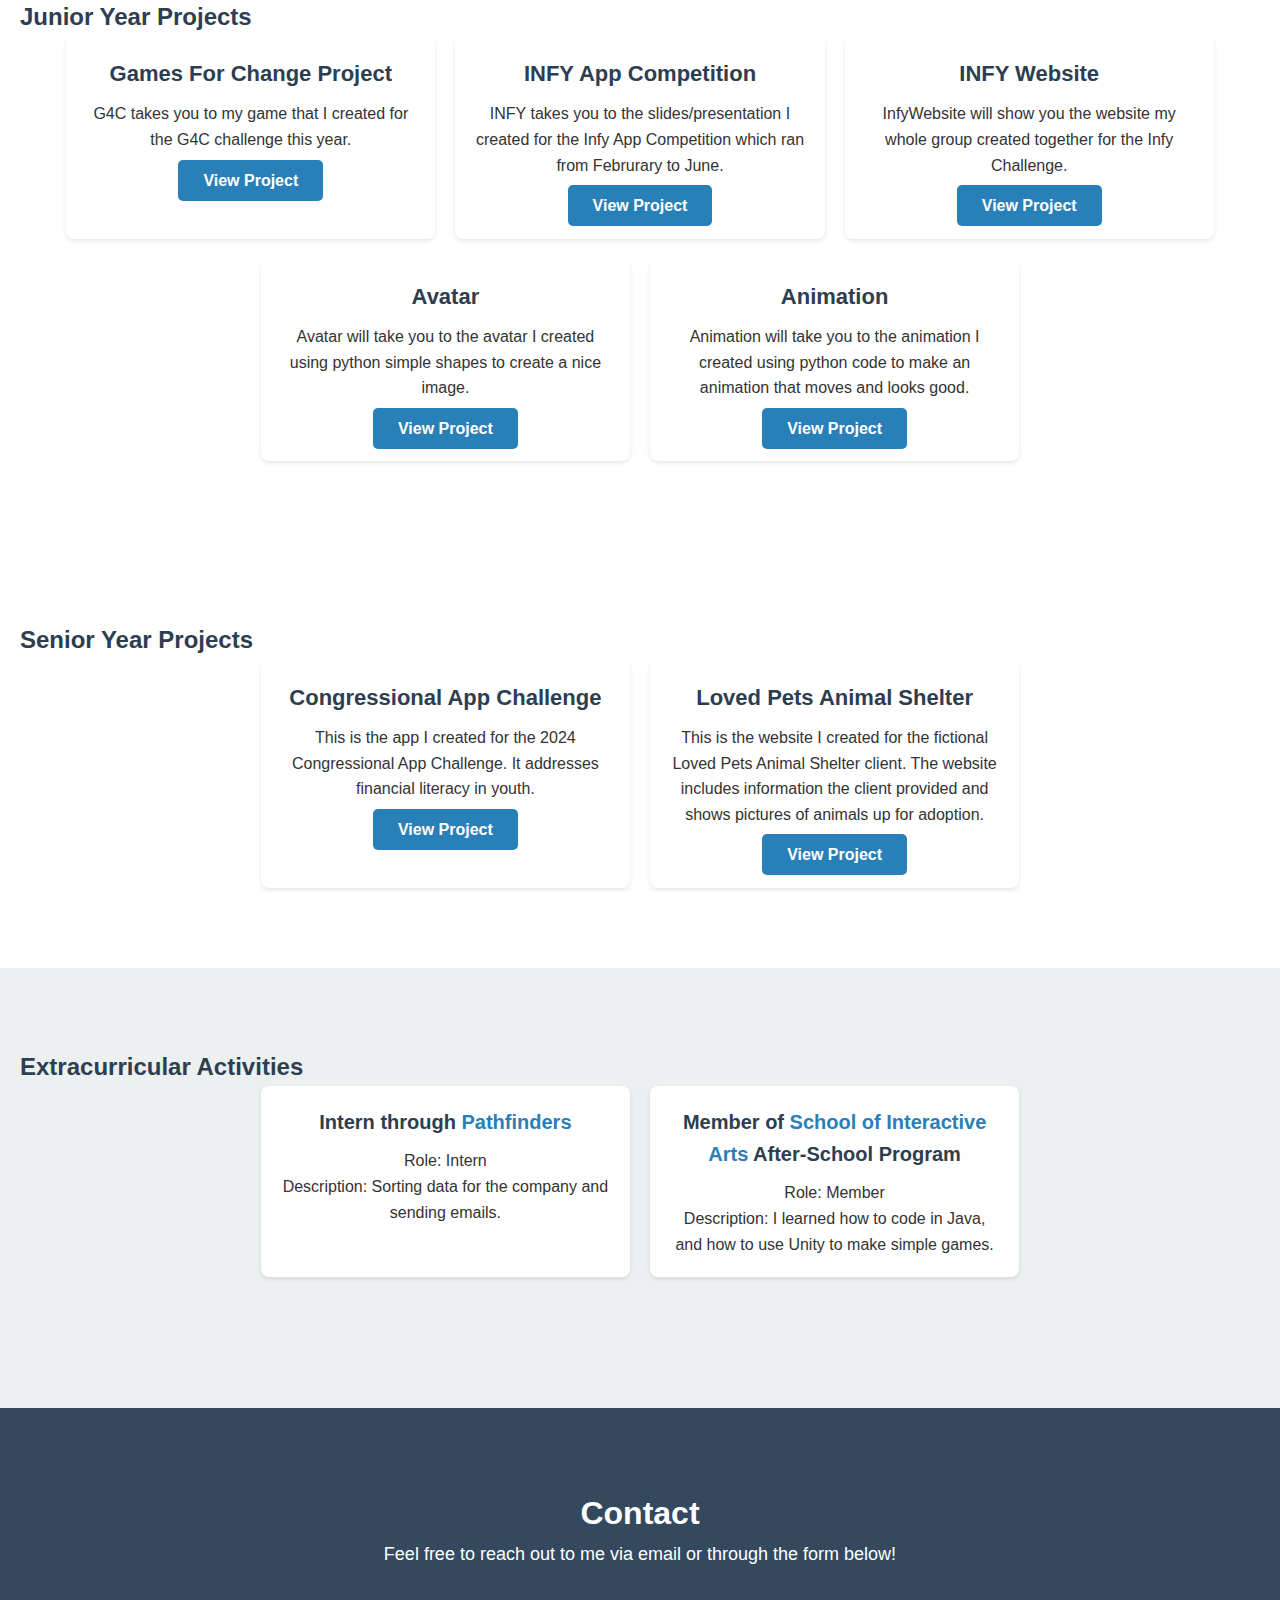
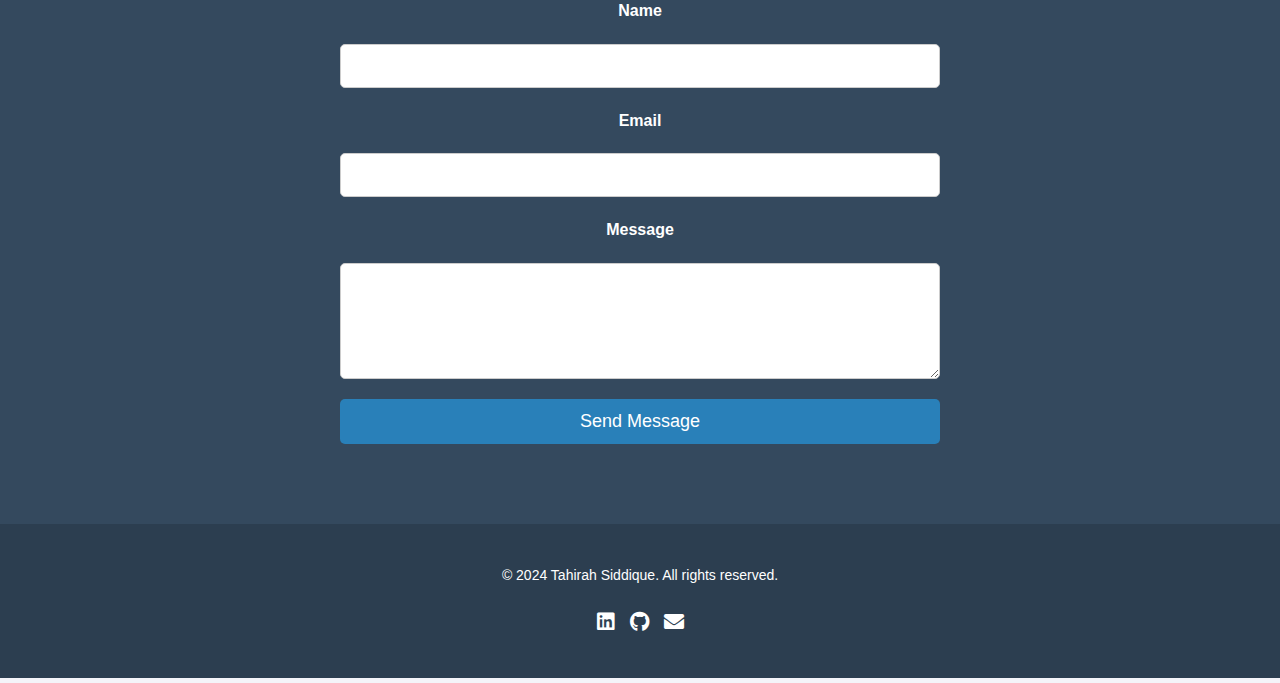
==== commit 7b121603: "Update index.html" ====
--- a/index.html
+++ b/index.html
@@ -147,6 +147,8 @@
             </div>
             <!-- Add more activities here -->
         </div>
+        <br>
+        <br>
     </section>
 
     <!-- Contact Section -->
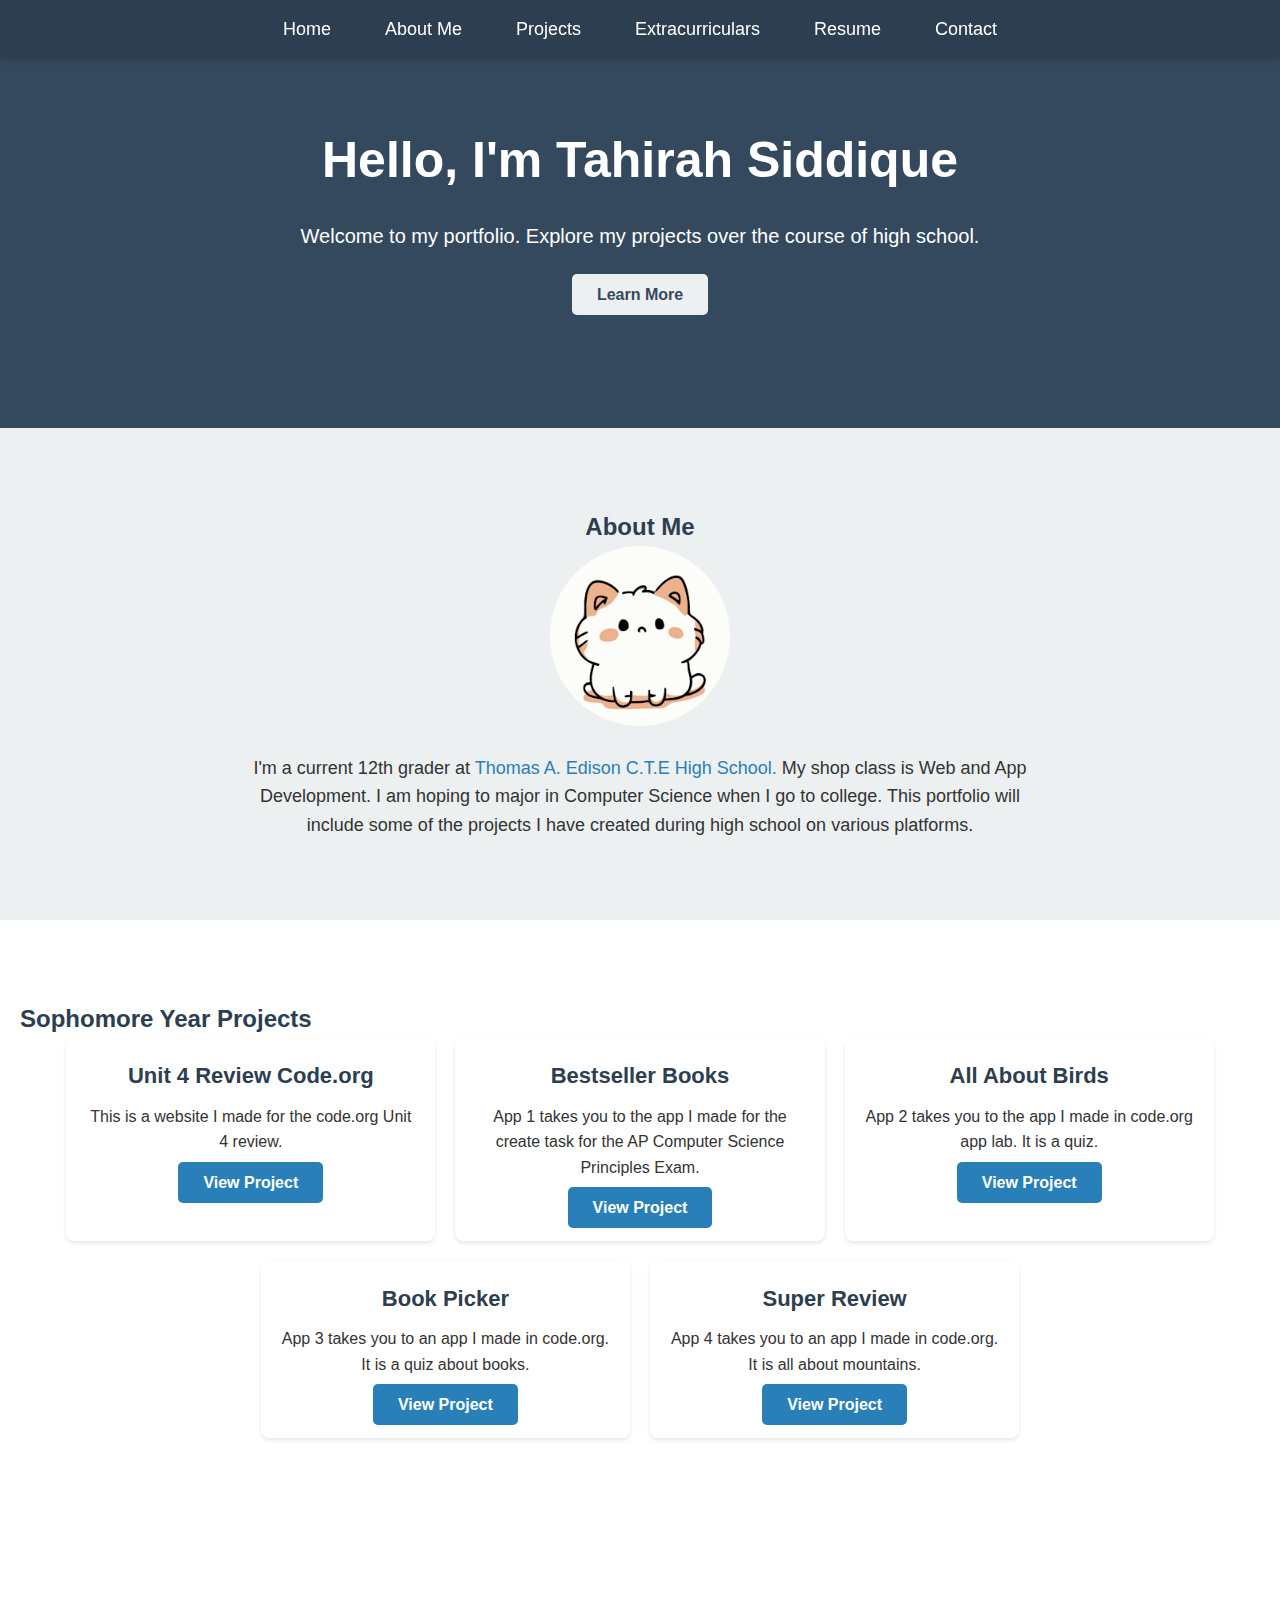
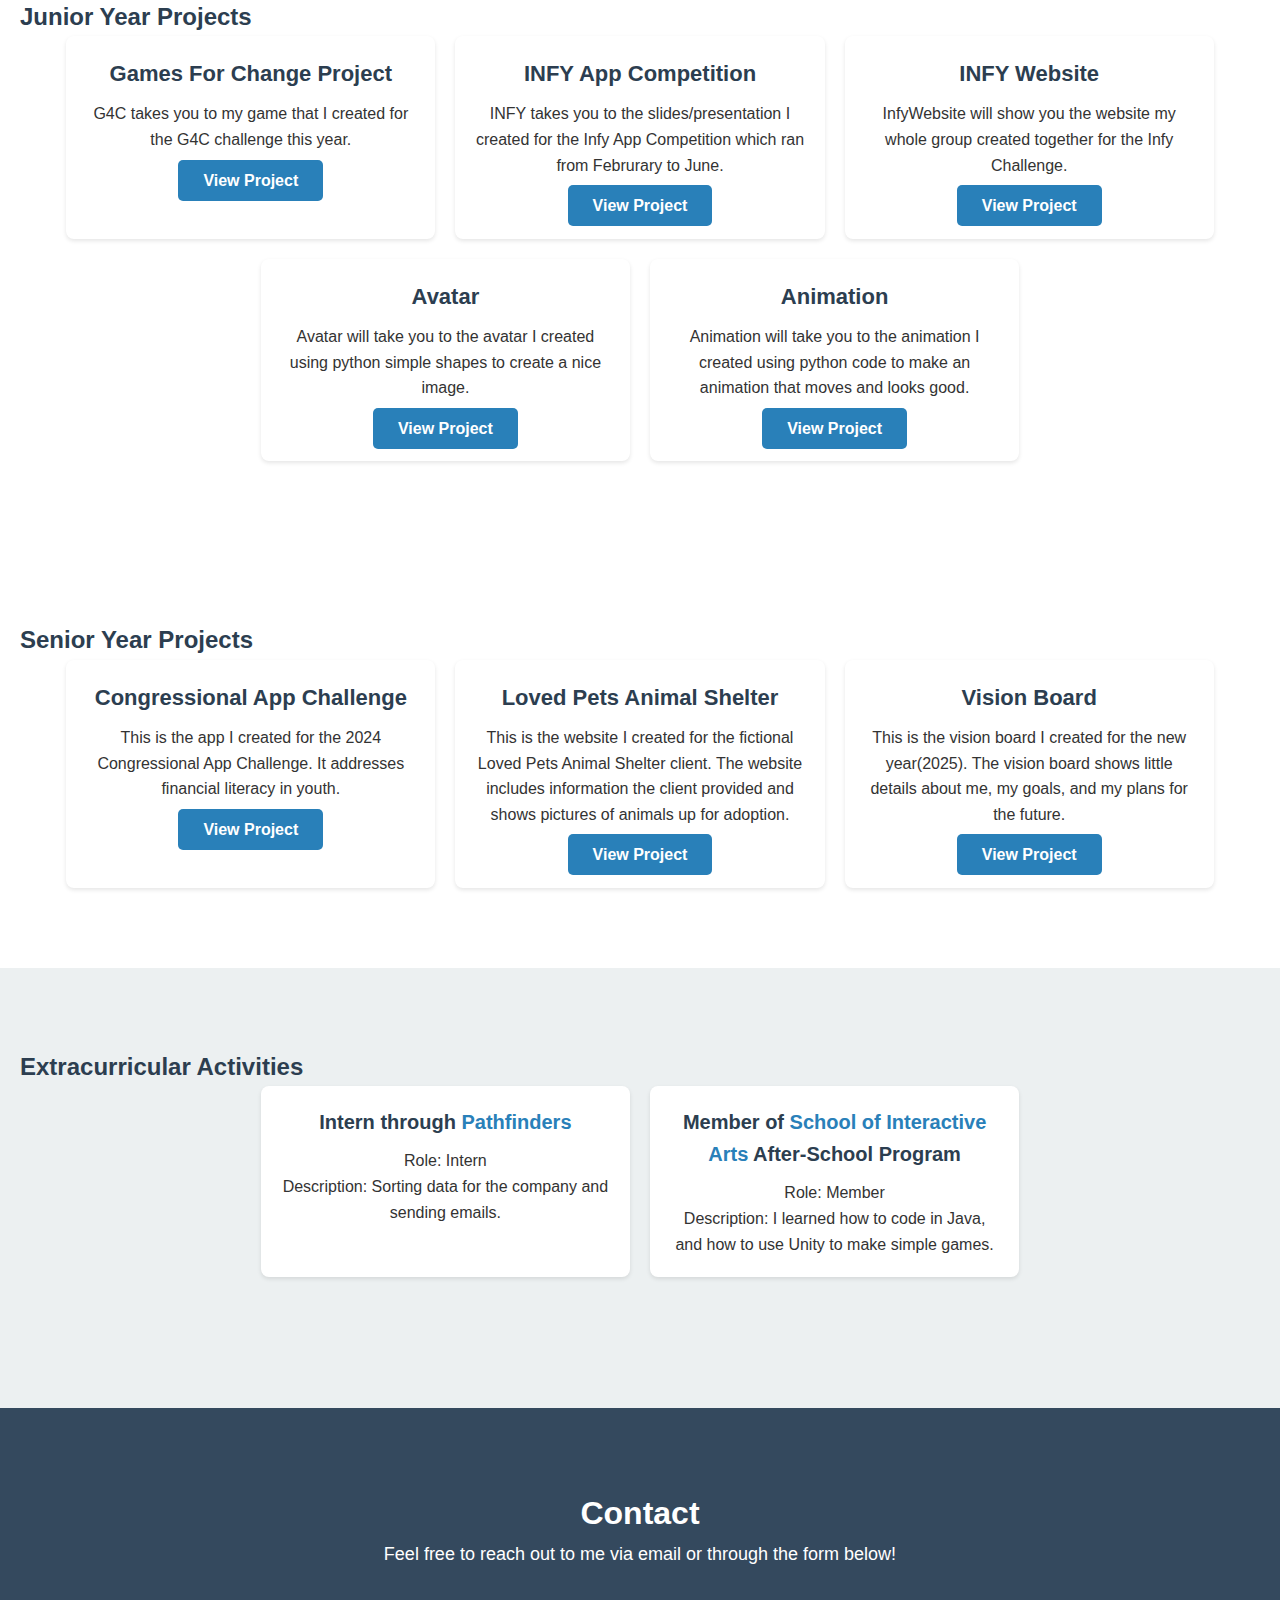
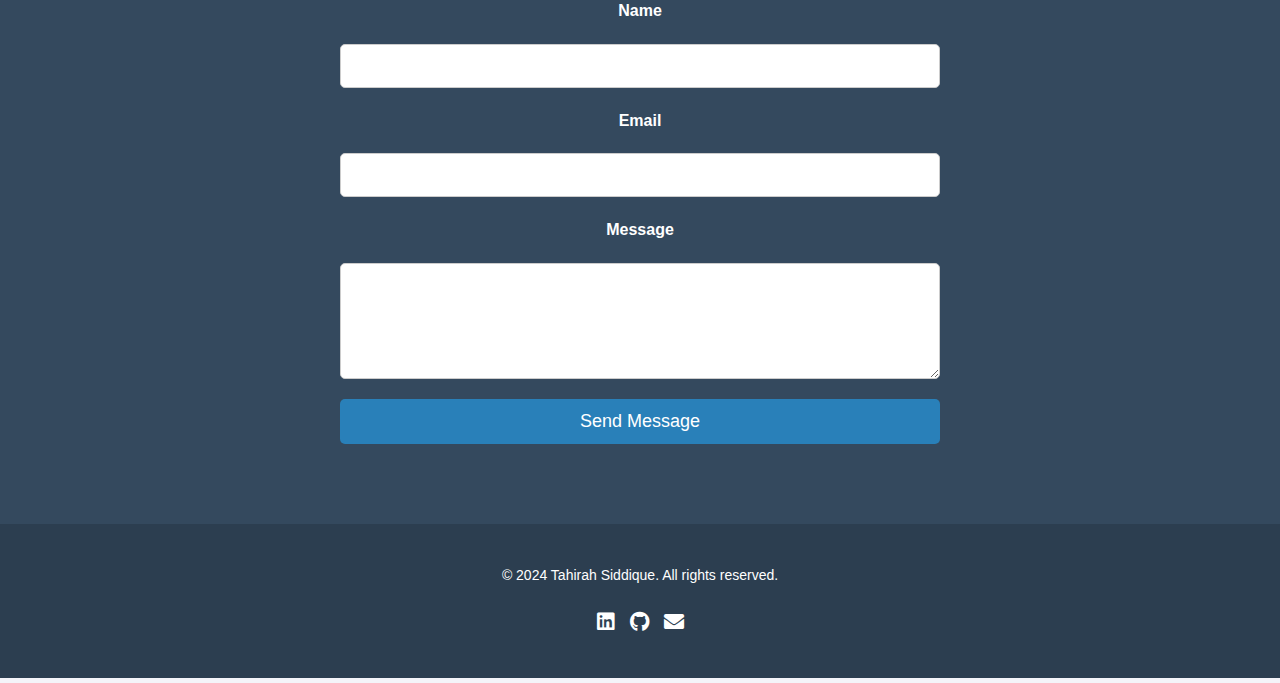
==== commit 7cb8b495: "Update index.html" ====
--- a/index.html
+++ b/index.html
@@ -43,7 +43,7 @@
     </section>
 
     <!-- Projects Section -->
-    <section id="projects">
+    <section class="projects">
         <h2>Sophomore Year Projects</h2>
         <div class="projects-container">
             <article class="project">
@@ -78,7 +78,7 @@
             </article>
         </div>
     </section>
-    <section id="projects">
+    <section class="projects">
         <h2>Junior Year Projects</h2>
         <div class="projects-container">
             <article class="project">
@@ -113,7 +113,7 @@
             </article>
         </div>
     </section>
-    <section id="projects">
+    <section class="projects">
         <h2>Senior Year Projects</h2>
         <div class="projects-container">
             <article class="project">
@@ -127,6 +127,12 @@
                 <h3>Loved Pets Animal Shelter</h3>
                 <p>This is the website I created for the fictional Loved Pets Animal Shelter client. The website includes information the client provided and shows pictures of animals up for adoption.</p>
                 <a target = "new" href="https://tahirahs.github.io/AdoptionAgency/" class="btn">View Project</a>
+            </article>
+            <article class="project">
+  
+                <h3>Vision Board</h3>
+                <p>This is the vision board I created for the new year(2025). The vision board shows little details about me, my goals, and my plans for the future.</p>
+                <a target = "new" href="https://docs.google.com/presentation/d/1u74MwpkJBVxxmYWKjtAkCF2FqU1-pmPkuNsJWbTcVn4/edit?usp=sharing" class="btn">View Project</a>
             </article>
         </div>
     </section>
--- a/styles.css
+++ b/styles.css
@@ -146,7 +146,7 @@
 }
 
 /* Projects Section */
-#projects {
+.projects {
     padding: 80px 20px;
     background-color: #ffffff;
 }
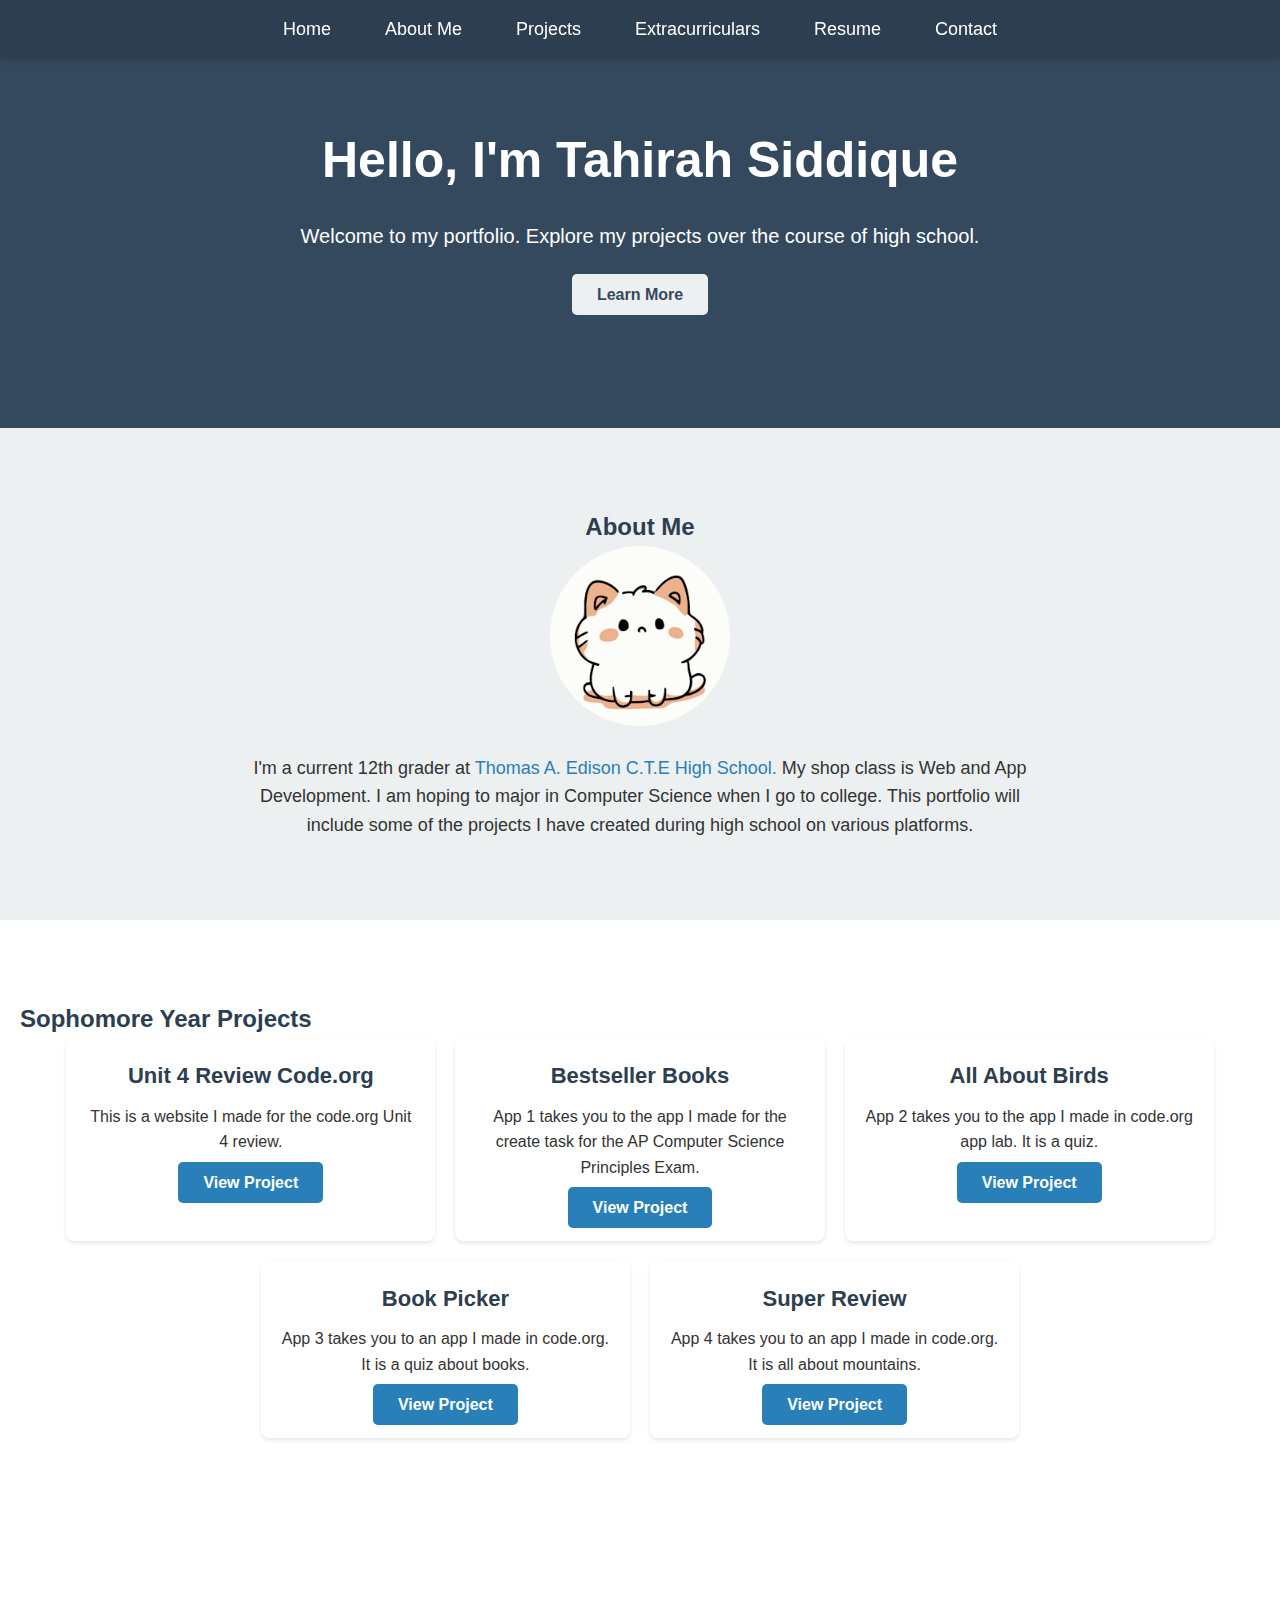
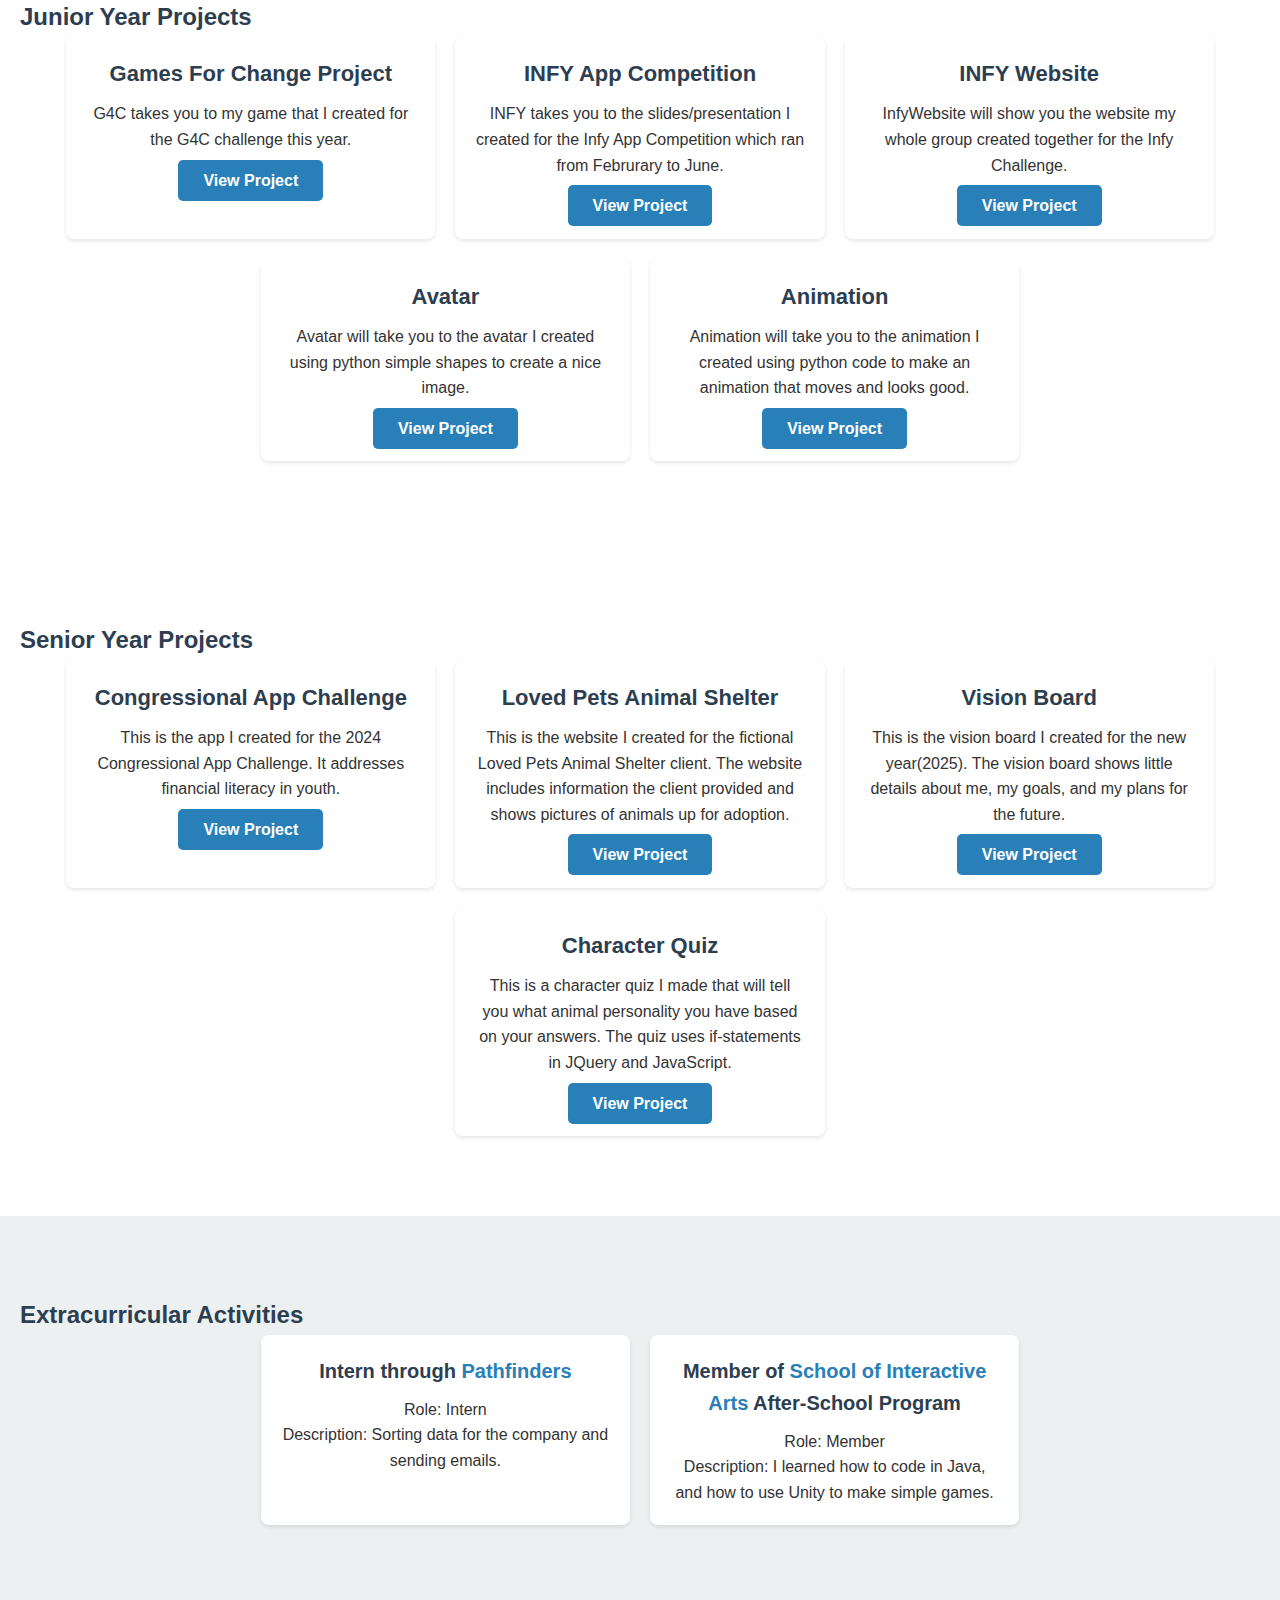
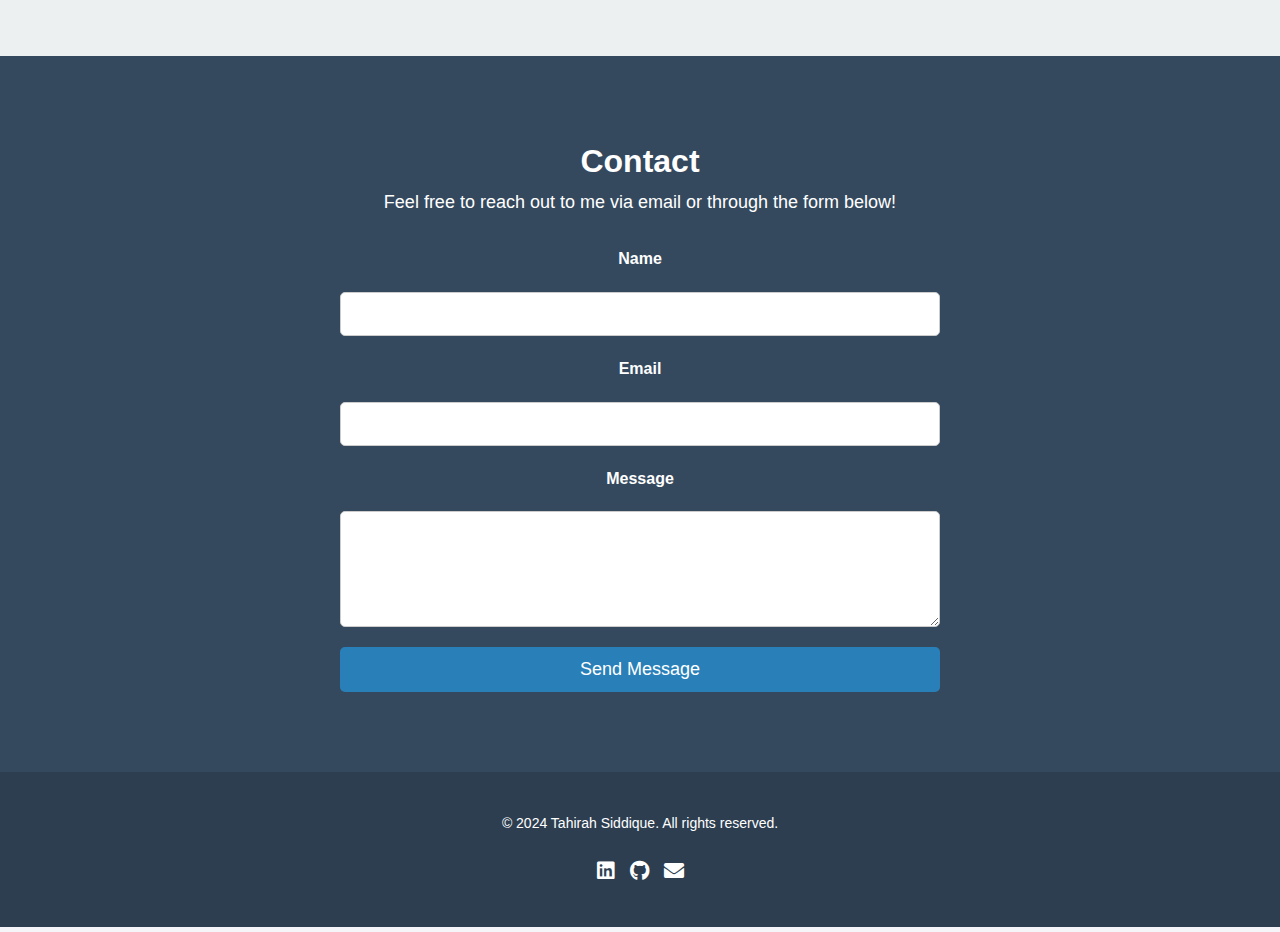
==== commit 14e36bc4: "Update index.html" ====
--- a/index.html
+++ b/index.html
@@ -134,6 +134,12 @@
                 <p>This is the vision board I created for the new year(2025). The vision board shows little details about me, my goals, and my plans for the future.</p>
                 <a target = "new" href="https://docs.google.com/presentation/d/1u74MwpkJBVxxmYWKjtAkCF2FqU1-pmPkuNsJWbTcVn4/edit?usp=sharing" class="btn">View Project</a>
             </article>
+            <article class="project">
+  
+                <h3>Character Quiz</h3>
+                <p>This is a character quiz I made that will tell you what animal personality you have based on your answers. The quiz uses if-statements in JQuery and JavaScript.</p>
+                <a target = "new" href="https://codepen.io/TahirahS/full/azoqaVw" class="btn">View Project</a>
+            </article>
         </div>
     </section>
 
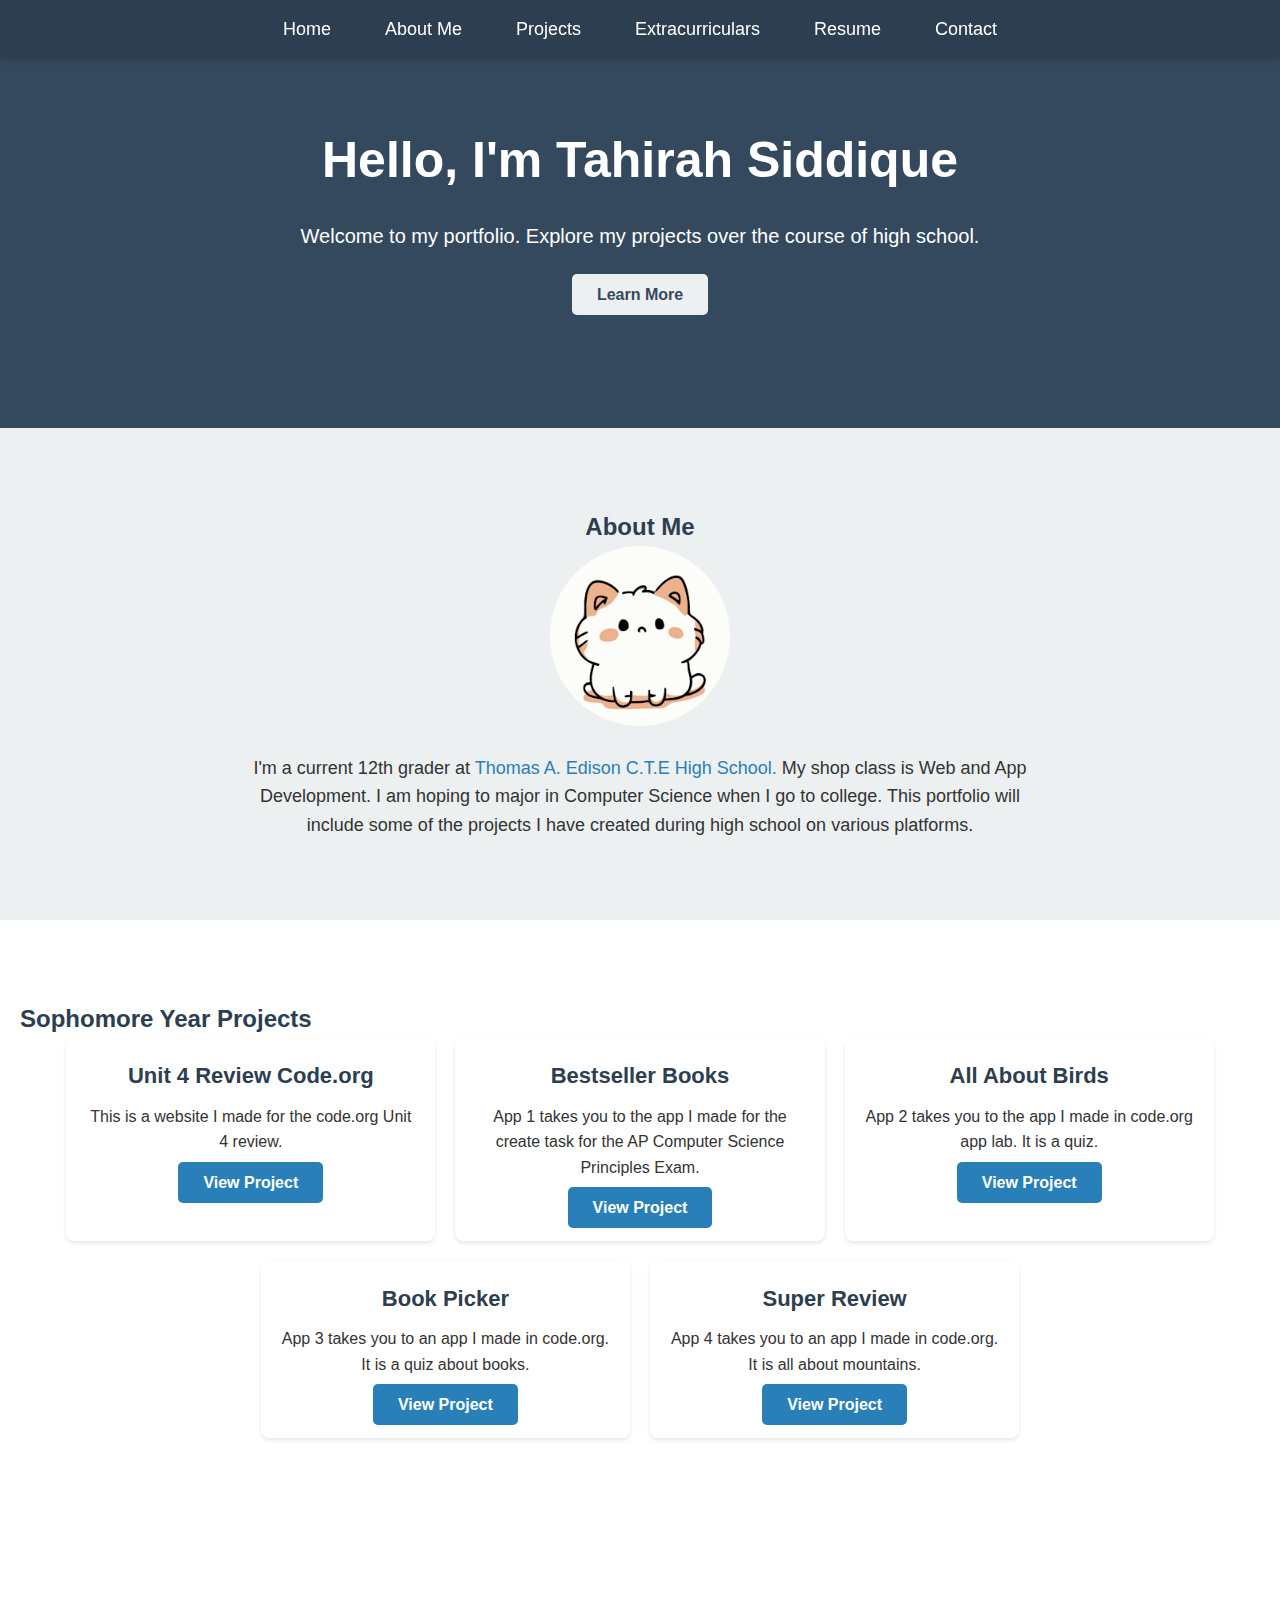
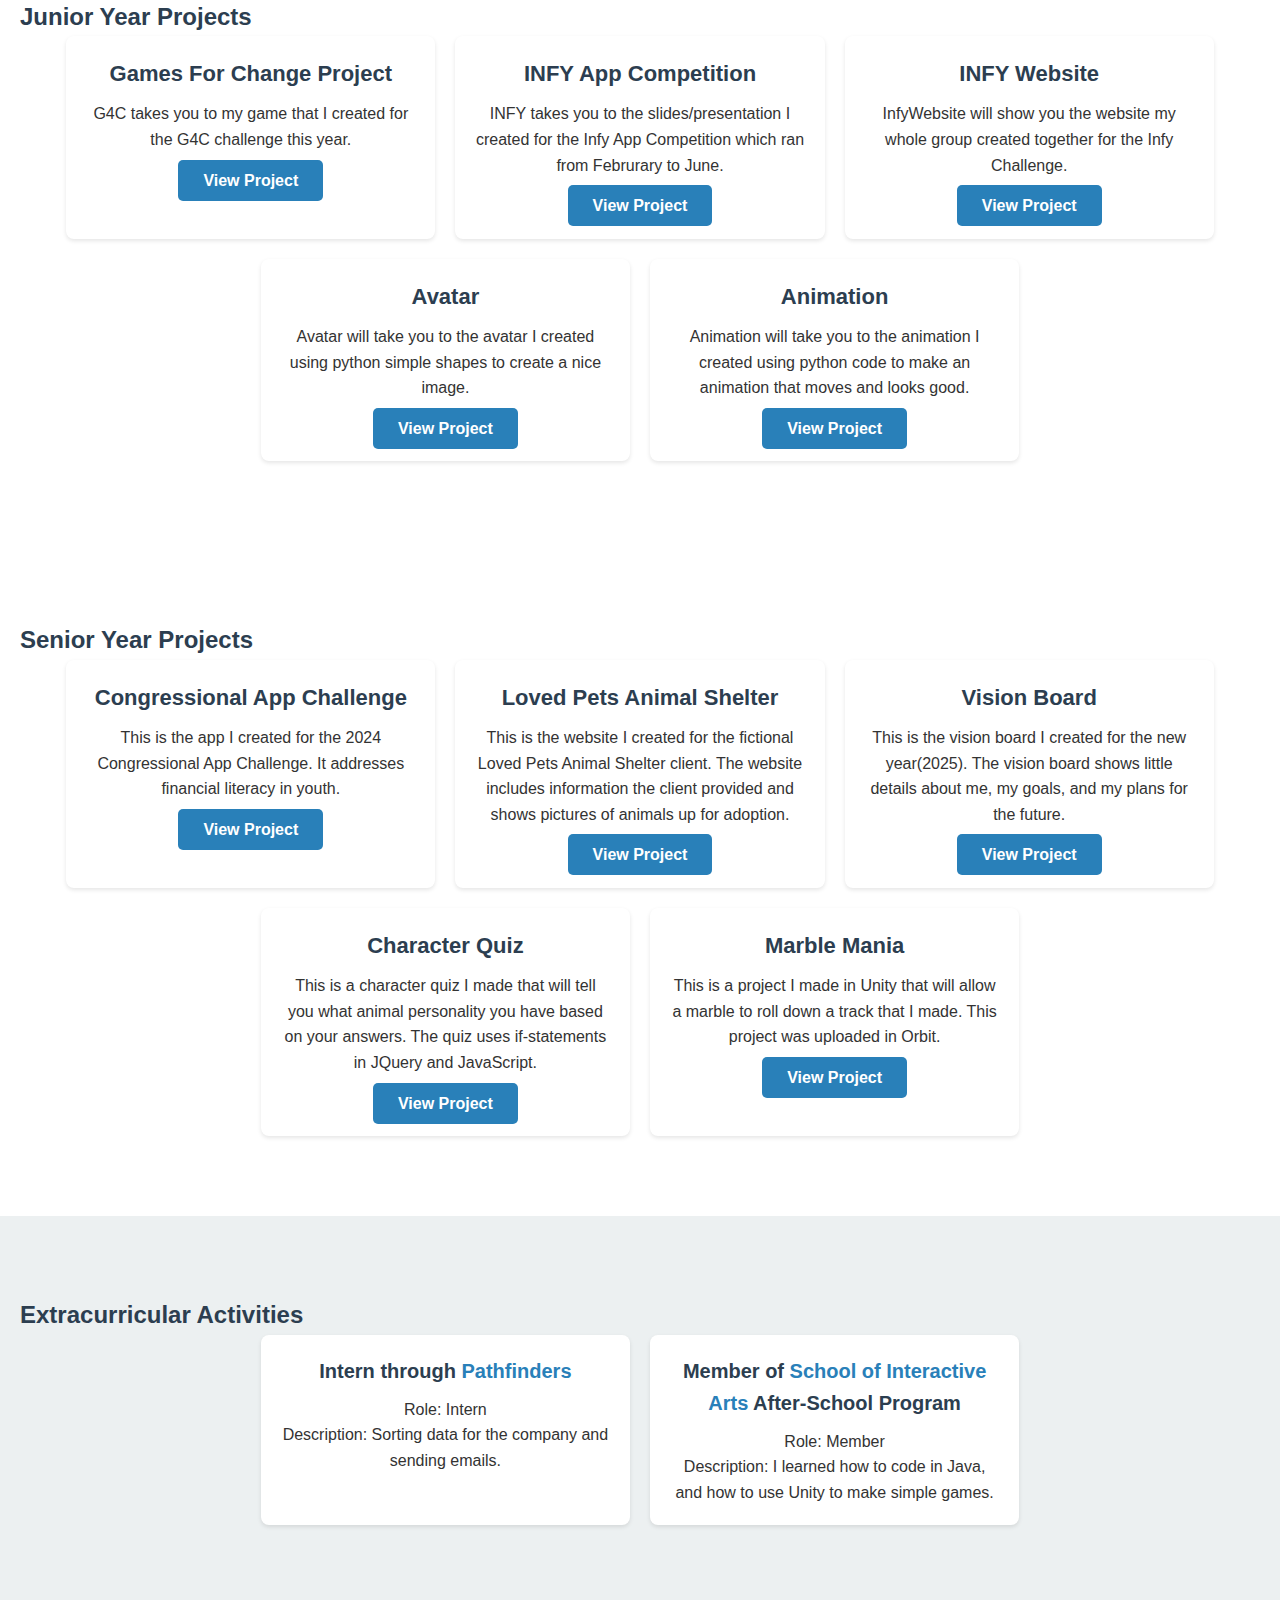
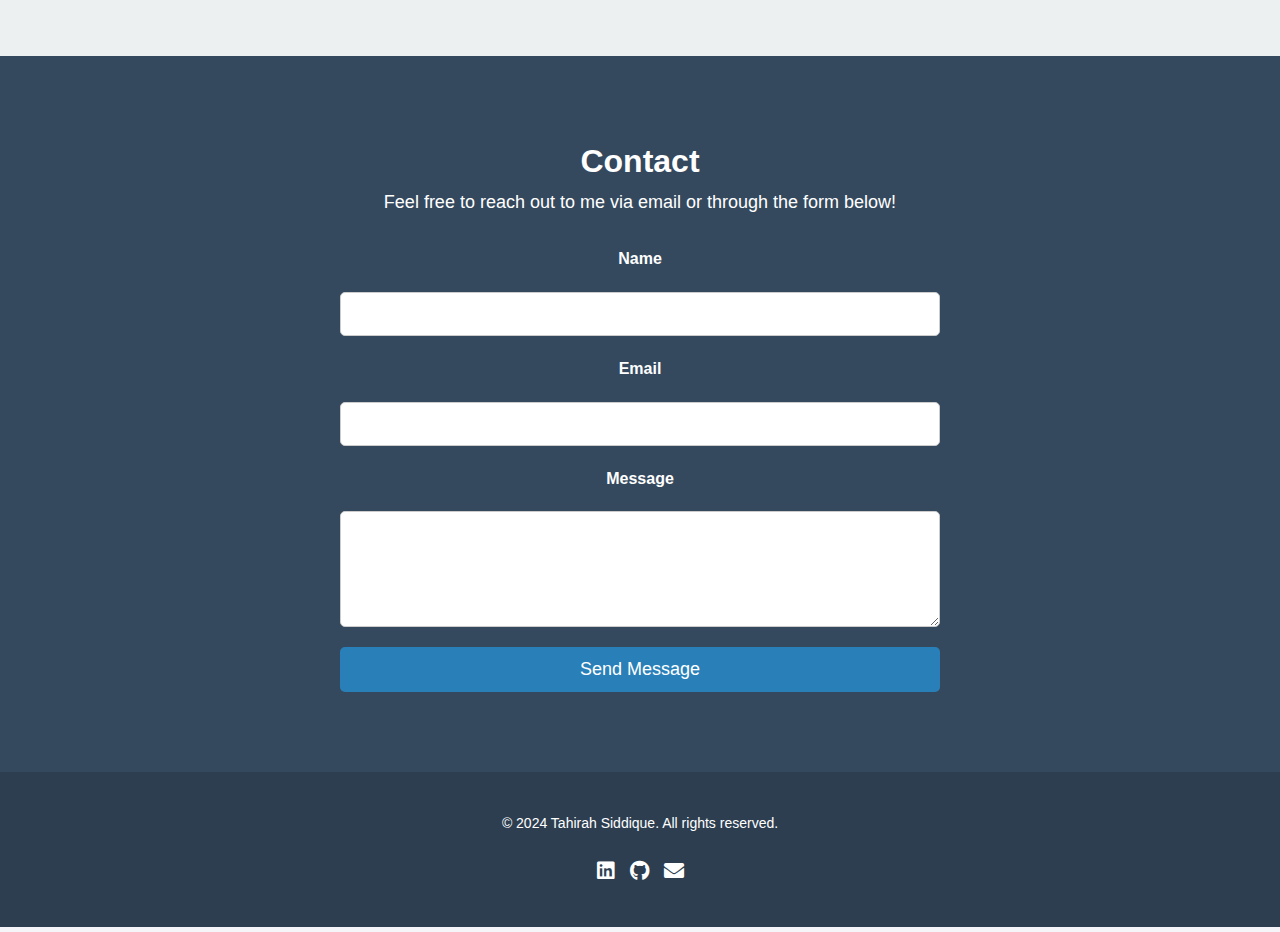
==== commit 0ee24687: "Update index.html" ====
--- a/index.html
+++ b/index.html
@@ -139,6 +139,13 @@
                 <h3>Character Quiz</h3>
                 <p>This is a character quiz I made that will tell you what animal personality you have based on your answers. The quiz uses if-statements in JQuery and JavaScript.</p>
                 <a target = "new" href="https://codepen.io/TahirahS/full/azoqaVw" class="btn">View Project</a>
+            </article>
+
+            <article class="project">
+  
+                <h3>Marble Mania</h3>
+                <p>This is a project I made in Unity that will allow a marble to roll down a track that I made. This project was uploaded in Orbit.</p>
+                <a target = "new" href="https://orbit.game-u.com/community/project/1742306873391x366315395834183700" class="btn">View Project</a>
             </article>
         </div>
     </section>
